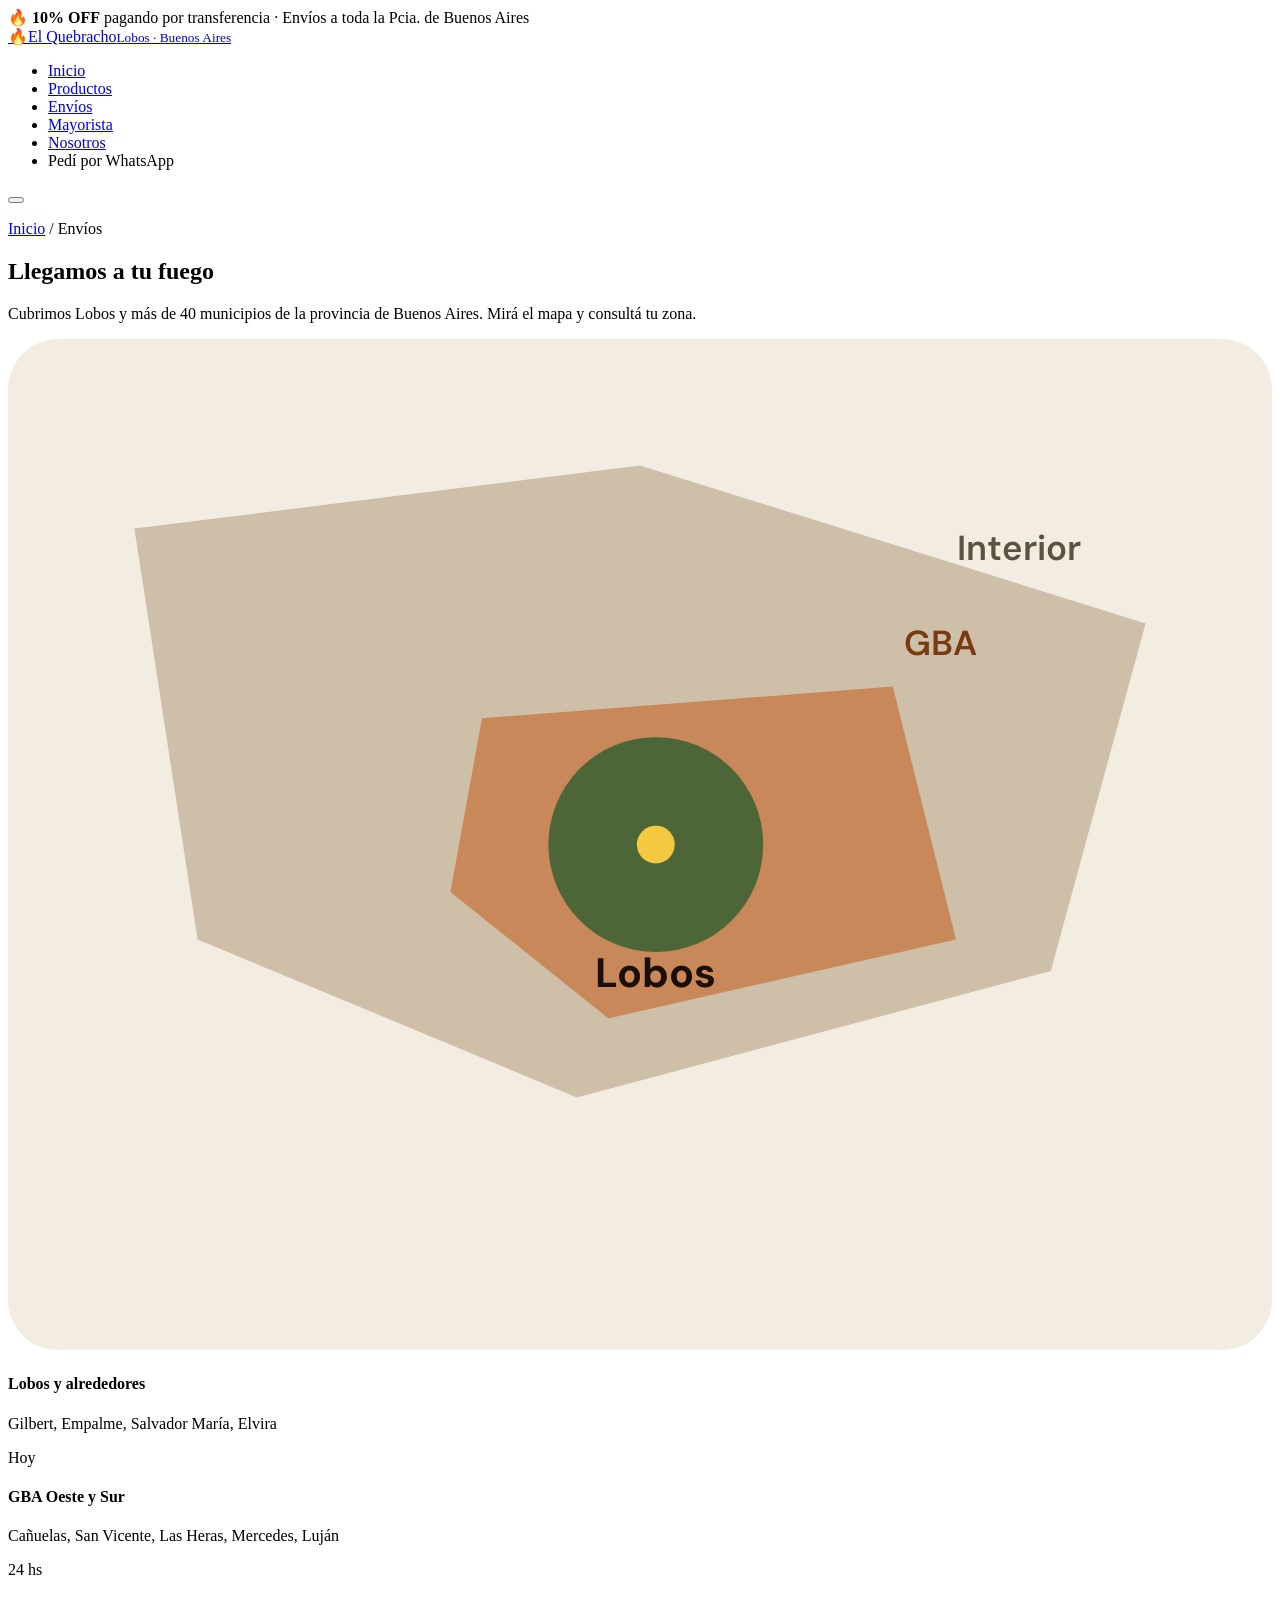
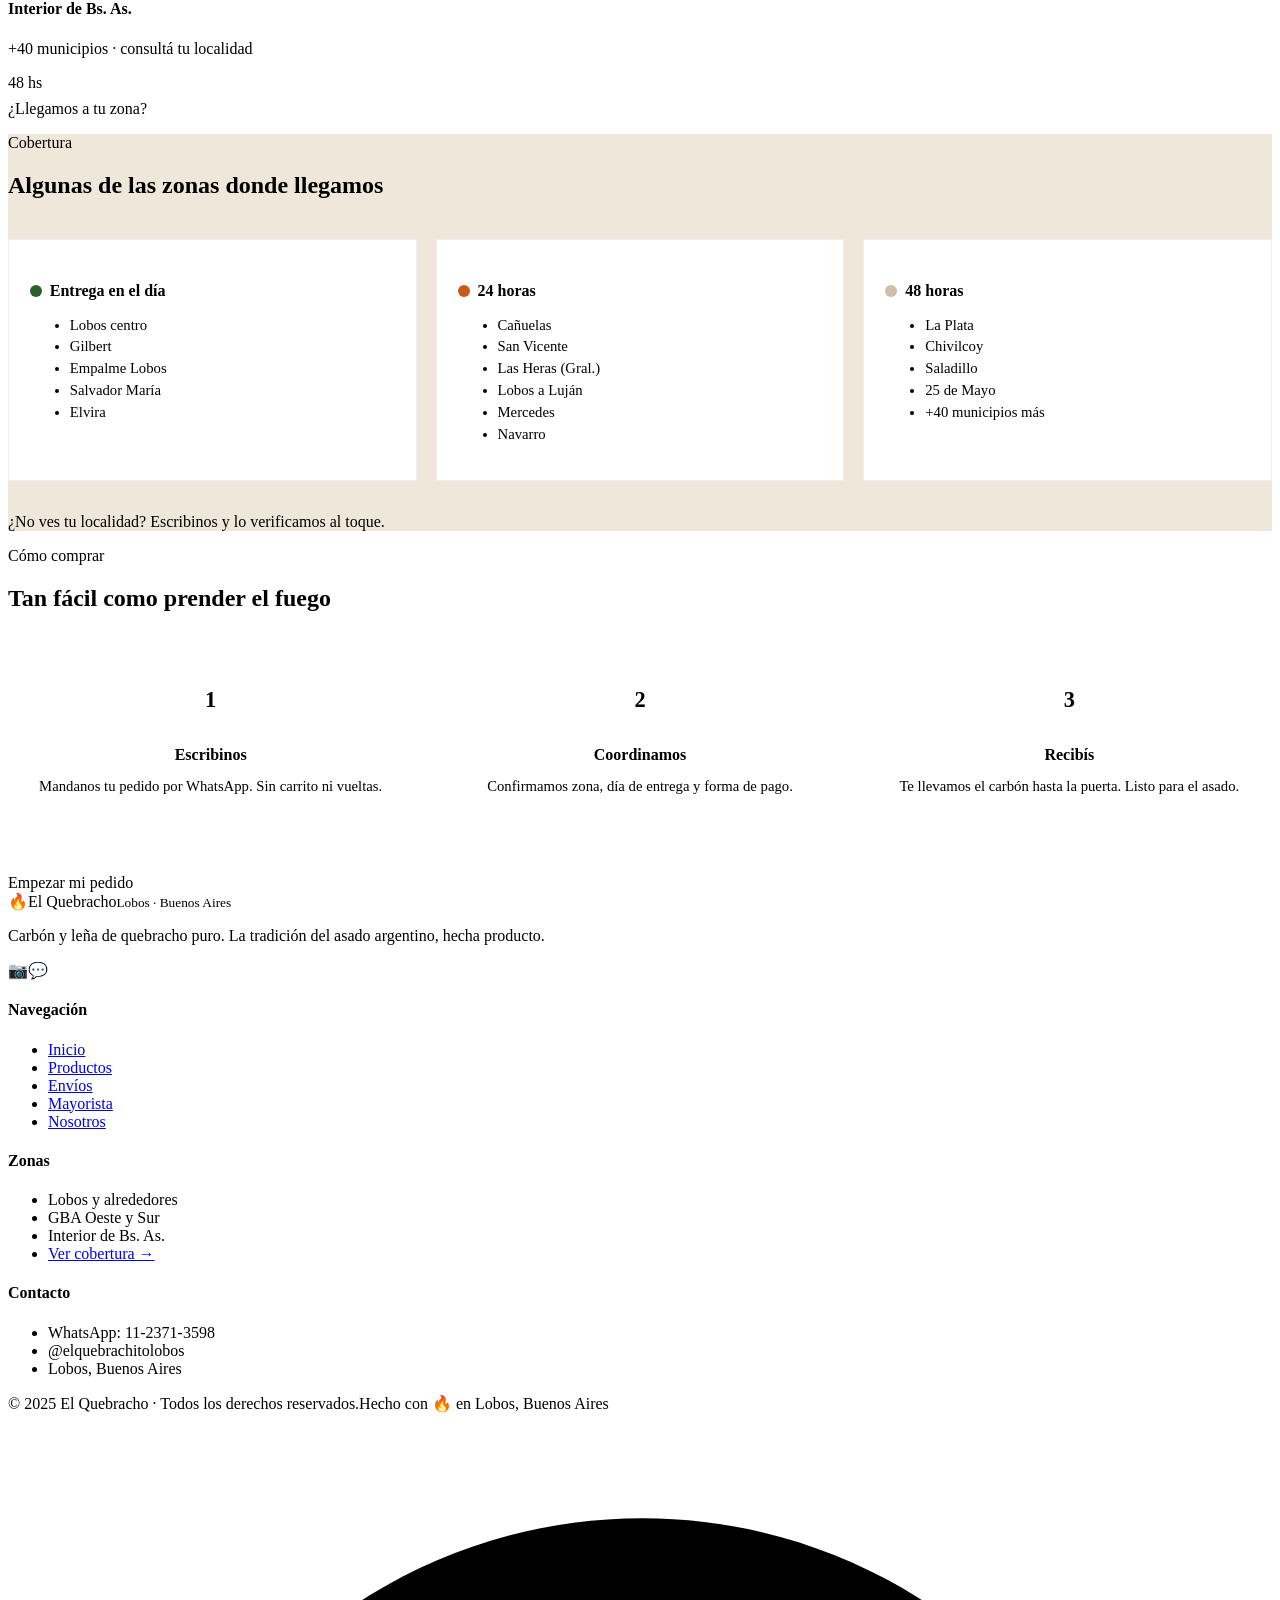
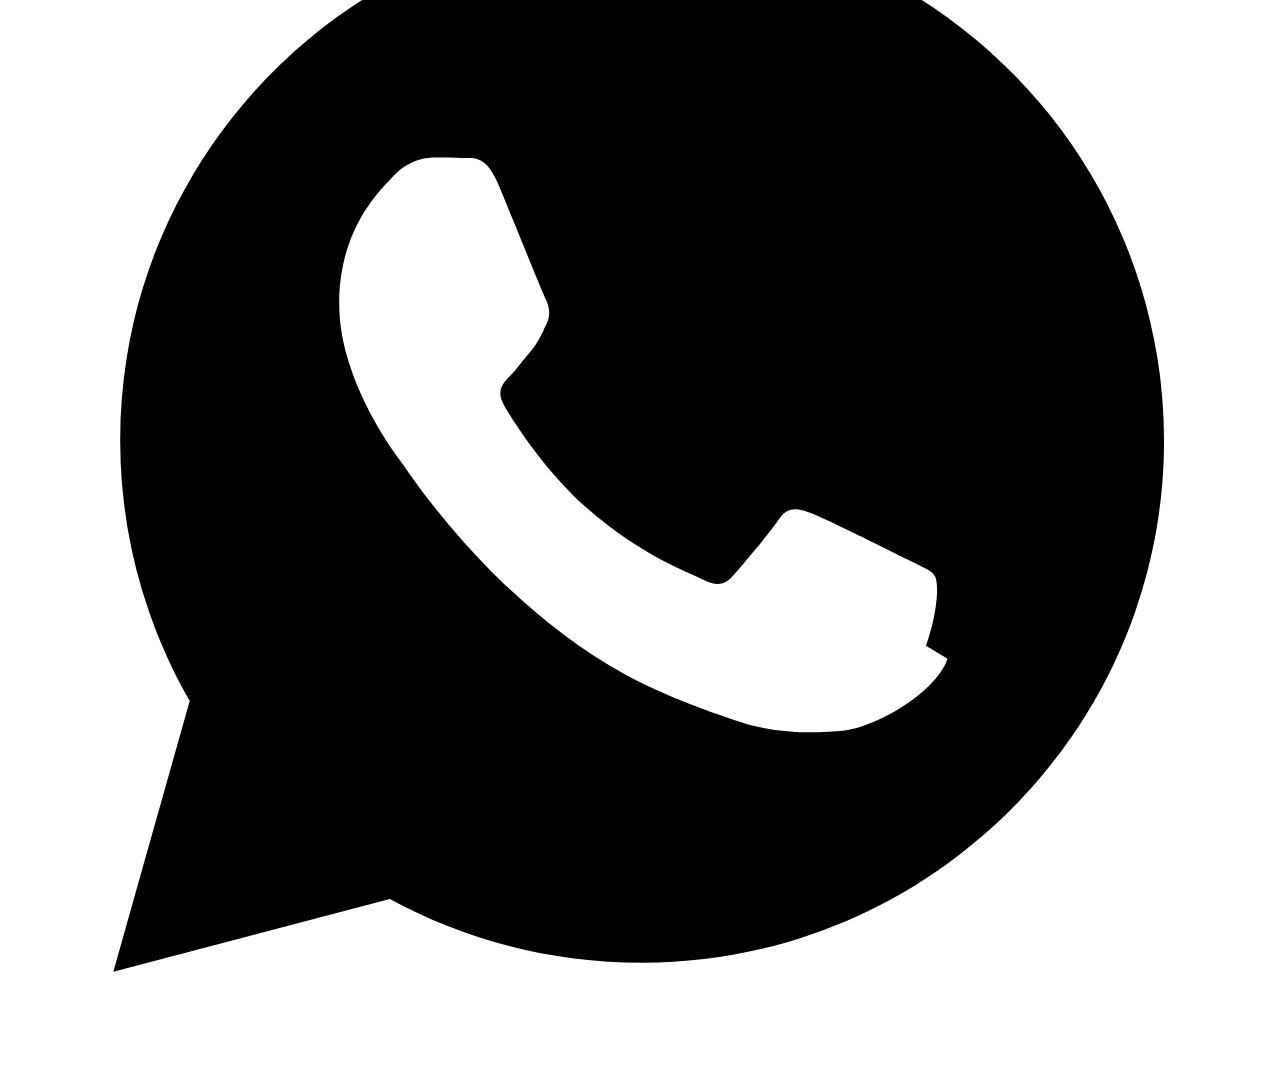
==== envios.html @ 4e51aa53 "Add files via upload" ====
<!DOCTYPE html>
<html lang="es">
<head>
  <meta charset="UTF-8" />
  <meta name="viewport" content="width=device-width, initial-scale=1.0" />
  <title>Envíos — El Quebracho · Zonas de cobertura en Buenos Aires</title>
  <meta name="description" content="Mapa interactivo de zonas de envío. Cubrimos Lobos y más de 40 municipios de la provincia de Buenos Aires. Consultá tu zona y tiempos de entrega." />
  <meta name="theme-color" content="#1a0e05" />
  <link rel="preconnect" href="https://fonts.googleapis.com" />
  <link rel="preconnect" href="https://fonts.gstatic.com" crossorigin />
  <link href="https://fonts.googleapis.com/css2?family=Playfair+Display:wght@500;600;700;800&family=DM+Sans:wght@400;500;600;700;800&display=swap" rel="stylesheet" />
  <link rel="stylesheet" href="css/main.css" />
  <style>
    .cobertura-grid { display:grid; grid-template-columns:repeat(auto-fit,minmax(240px,1fr)); gap:1.2rem; margin-top:2.5rem; }
    .muni-card { background:#fff; border:1px solid rgba(61,43,31,.08); border-radius:var(--radius-sm); padding:1.3rem; box-shadow:var(--shadow-soft); }
    .muni-card h4 { font-family:var(--font-body); font-weight:700; margin-bottom:.6rem; display:flex; align-items:center; gap:.5rem; }
    .muni-card ul { color:var(--madera); font-size:.92rem; }
    .muni-card li { padding:.15rem 0; }
    .steps { display:grid; grid-template-columns:repeat(auto-fit,minmax(220px,1fr)); gap:1.5rem; margin-top:2.5rem; }
    .step { text-align:center; padding:1.5rem; }
    .step .n { width:48px; height:48px; border-radius:50%; background:linear-gradient(135deg,var(--fuego),var(--brasa)); color:var(--carbon); font-family:var(--font-display); font-weight:700; font-size:1.4rem; display:grid; place-items:center; margin:0 auto 1rem; }
    .step h4 { font-family:var(--font-body); margin-bottom:.4rem; }
    .step p { color:var(--humo-dim); font-size:.92rem; }
  </style>
</head>
<body>

  <div class="promo-banner">🔥 <strong>10% OFF</strong> pagando por transferencia · Envíos a toda la Pcia. de Buenos Aires</div>

  <header class="navbar">
    <nav class="nav-inner container" aria-label="Principal">
      <a href="index.html" class="brand"><span class="flame">🔥</span><span>El Quebracho<small>Lobos · Buenos Aires</small></span></a>
      <ul class="nav-links">
        <li><a href="index.html">Inicio</a></li>
        <li><a href="productos.html">Productos</a></li>
        <li><a href="envios.html" class="active">Envíos</a></li>
        <li><a href="mayorista.html">Mayorista</a></li>
        <li><a href="nosotros.html">Nosotros</a></li>
        <li class="nav-cta"><a class="btn btn-fire" data-wa="Hola! Quería hacer un pedido 🔥">Pedí por WhatsApp</a></li>
      </ul>
      <button class="hamburger" aria-label="Abrir menú" aria-expanded="false"><span></span><span></span><span></span></button>
    </nav>
  </header>
  <div class="nav-backdrop"></div>

  <section class="page-header">
    <div class="container">
      <p class="breadcrumb"><a href="index.html">Inicio</a> / Envíos</p>
      <h1>Llegamos a tu fuego</h1>
      <p>Cubrimos Lobos y más de 40 municipios de la provincia de Buenos Aires. Mirá el mapa y consultá tu zona.</p>
    </div>
  </section>

  <!-- MAPA -->
  <section class="section">
    <div class="container">
      <div class="envios-layout">
        <div class="map-frame reveal">
          <svg viewBox="0 0 400 320" role="img" aria-label="Mapa de zonas de cobertura">
            <rect width="400" height="320" rx="16" fill="#f3ece1" />
            <path class="zona-region" d="M40 60 L200 40 L360 90 L330 200 L180 240 L60 190 Z" fill="#cdbfa8"><title>Interior de Buenos Aires · 48 hs</title></path>
            <path class="zona-region" d="M150 120 L280 110 L300 190 L190 215 L140 175 Z" fill="#C65B1A" opacity="0.55"><title>GBA Oeste y Sur · 24 hs</title></path>
            <circle class="zona-region" cx="205" cy="160" r="34" fill="#2E5E30" opacity="0.8"><title>Lobos y alrededores · entrega en el día</title></circle>
            <circle cx="205" cy="160" r="6" fill="#F5C842" />
            <text x="205" y="205" text-anchor="middle" font-family="DM Sans, sans-serif" font-size="13" font-weight="700" fill="#1a0e05">Lobos</text>
            <text x="295" y="100" text-anchor="middle" font-family="DM Sans, sans-serif" font-size="11" font-weight="600" fill="#7a3a12">GBA</text>
            <text x="320" y="70" text-anchor="middle" font-family="DM Sans, sans-serif" font-size="11" font-weight="600" fill="#5a5340">Interior</text>
          </svg>
        </div>
        <div class="zonas-list">
          <div class="zona-item reveal">
            <span class="dot" style="background:#2E5E30"></span>
            <div><h4>Lobos y alrededores</h4><p>Gilbert, Empalme, Salvador María, Elvira</p></div>
            <span class="tiempo">Hoy</span>
          </div>
          <div class="zona-item reveal d1">
            <span class="dot" style="background:#C65B1A"></span>
            <div><h4>GBA Oeste y Sur</h4><p>Cañuelas, San Vicente, Las Heras, Mercedes, Luján</p></div>
            <span class="tiempo">24 hs</span>
          </div>
          <div class="zona-item reveal d2">
            <span class="dot" style="background:#cdbfa8"></span>
            <div><h4>Interior de Bs. As.</h4><p>+40 municipios · consultá tu localidad</p></div>
            <span class="tiempo">48 hs</span>
          </div>
          <div class="reveal d3" style="margin-top:.5rem">
            <a class="btn btn-fire" data-wa="Hola! Quería saber si llegan a mi zona y el costo de envío 🚚">¿Llegamos a tu zona?</a>
          </div>
        </div>
      </div>
    </div>
  </section>

  <!-- LISTADO MUNICIPIOS -->
  <section class="section" style="background:#efe7da">
    <div class="container">
      <p class="eyebrow reveal">Cobertura</p>
      <h2 class="section-title reveal d1">Algunas de las zonas donde llegamos</h2>
      <div class="cobertura-grid">
        <div class="muni-card reveal">
          <h4><span class="dot" style="width:12px;height:12px;border-radius:50%;background:#2E5E30;display:inline-block"></span> Entrega en el día</h4>
          <ul><li>Lobos centro</li><li>Gilbert</li><li>Empalme Lobos</li><li>Salvador María</li><li>Elvira</li></ul>
        </div>
        <div class="muni-card reveal d1">
          <h4><span class="dot" style="width:12px;height:12px;border-radius:50%;background:#C65B1A;display:inline-block"></span> 24 horas</h4>
          <ul><li>Cañuelas</li><li>San Vicente</li><li>Las Heras (Gral.)</li><li>Lobos a Luján</li><li>Mercedes</li><li>Navarro</li></ul>
        </div>
        <div class="muni-card reveal d2">
          <h4><span class="dot" style="width:12px;height:12px;border-radius:50%;background:#cdbfa8;display:inline-block"></span> 48 horas</h4>
          <ul><li>La Plata</li><li>Chivilcoy</li><li>Saladillo</li><li>25 de Mayo</li><li>+40 municipios más</li></ul>
        </div>
      </div>
      <p class="text-center reveal" style="margin-top:2rem;color:var(--madera)">¿No ves tu localidad? Escribinos y lo verificamos al toque.</p>
    </div>
  </section>

  <!-- CÓMO COMPRAR -->
  <section class="section section-dark">
    <div class="container text-center">
      <p class="eyebrow reveal">Cómo comprar</p>
      <h2 class="section-title reveal d1">Tan fácil como prender el fuego</h2>
      <div class="steps">
        <div class="step reveal"><div class="n">1</div><h4>Escribinos</h4><p>Mandanos tu pedido por WhatsApp. Sin carrito ni vueltas.</p></div>
        <div class="step reveal d1"><div class="n">2</div><h4>Coordinamos</h4><p>Confirmamos zona, día de entrega y forma de pago.</p></div>
        <div class="step reveal d2"><div class="n">3</div><h4>Recibís</h4><p>Te llevamos el carbón hasta la puerta. Listo para el asado.</p></div>
      </div>
      <div class="reveal" style="margin-top:2.5rem">
        <a class="btn btn-wa" data-wa="Hola! Quería hacer un pedido y coordinar el envío 🚚">Empezar mi pedido</a>
      </div>
    </div>
  </section>

  <footer class="footer">
    <div class="container">
      <div class="footer-grid">
        <div>
          <div class="brand"><span class="flame">🔥</span><span style="color:var(--humo)">El Quebracho<small>Lobos · Buenos Aires</small></span></div>
          <p>Carbón y leña de quebracho puro. La tradición del asado argentino, hecha producto.</p>
          <div class="socials"><a data-ig aria-label="Instagram">📷</a><a data-wa="Hola! 🔥" aria-label="WhatsApp">💬</a></div>
        </div>
        <div><h4>Navegación</h4><ul><li><a href="index.html">Inicio</a></li><li><a href="productos.html">Productos</a></li><li><a href="envios.html">Envíos</a></li><li><a href="mayorista.html">Mayorista</a></li><li><a href="nosotros.html">Nosotros</a></li></ul></div>
        <div><h4>Zonas</h4><ul><li>Lobos y alrededores</li><li>GBA Oeste y Sur</li><li>Interior de Bs. As.</li><li><a href="envios.html">Ver cobertura →</a></li></ul></div>
        <div><h4>Contacto</h4><ul><li><a data-wa="Hola! 🔥">WhatsApp: 11-2371-3598</a></li><li><a data-ig>@elquebrachitolobos</a></li><li>Lobos, Buenos Aires</li></ul></div>
      </div>
      <div class="footer-bottom"><span>© <span data-year>2025</span> El Quebracho · Todos los derechos reservados.</span><span>Hecho con 🔥 en Lobos, Buenos Aires</span></div>
    </div>
  </footer>

  <a class="wa-float" data-wa="Hola! Quería hacer una consulta sobre envíos 🚚" aria-label="Escribinos por WhatsApp">
    <svg viewBox="0 0 24 24" aria-hidden="true"><path d="M12.04 2C6.58 2 2.13 6.45 2.13 11.91c0 1.75.46 3.45 1.32 4.95L2 22l5.25-1.38c1.45.79 3.08 1.21 4.79 1.21 5.46 0 9.91-4.45 9.91-9.91C21.95 6.45 17.5 2 12.04 2zm5.8 14.06c-.24.68-1.42 1.31-1.95 1.36-.5.05-1.13.07-1.82-.11-.42-.13-.96-.31-1.65-.61-2.9-1.25-4.8-4.17-4.94-4.36-.15-.19-1.19-1.58-1.19-3.01s.75-2.14 1.02-2.43c.27-.29.58-.36.78-.36.19 0 .39 0 .56.01.18.01.42-.07.66.5.24.58.82 2.01.89 2.16.07.14.12.31.02.5-.09.19-.14.31-.27.48-.14.16-.29.37-.41.49-.14.14-.28.29-.12.57.16.27.72 1.18 1.54 1.92 1.06.94 1.95 1.24 2.22 1.38.27.14.43.12.59-.07.16-.19.68-.79.86-1.06.18-.27.36-.22.61-.13.25.09 1.58.75 1.85.89.27.14.45.2.51.31.07.11.07.64-.17 1.32z"/></svg>
  </a>

  <script src="js/main.js"></script>
</body>
</html>
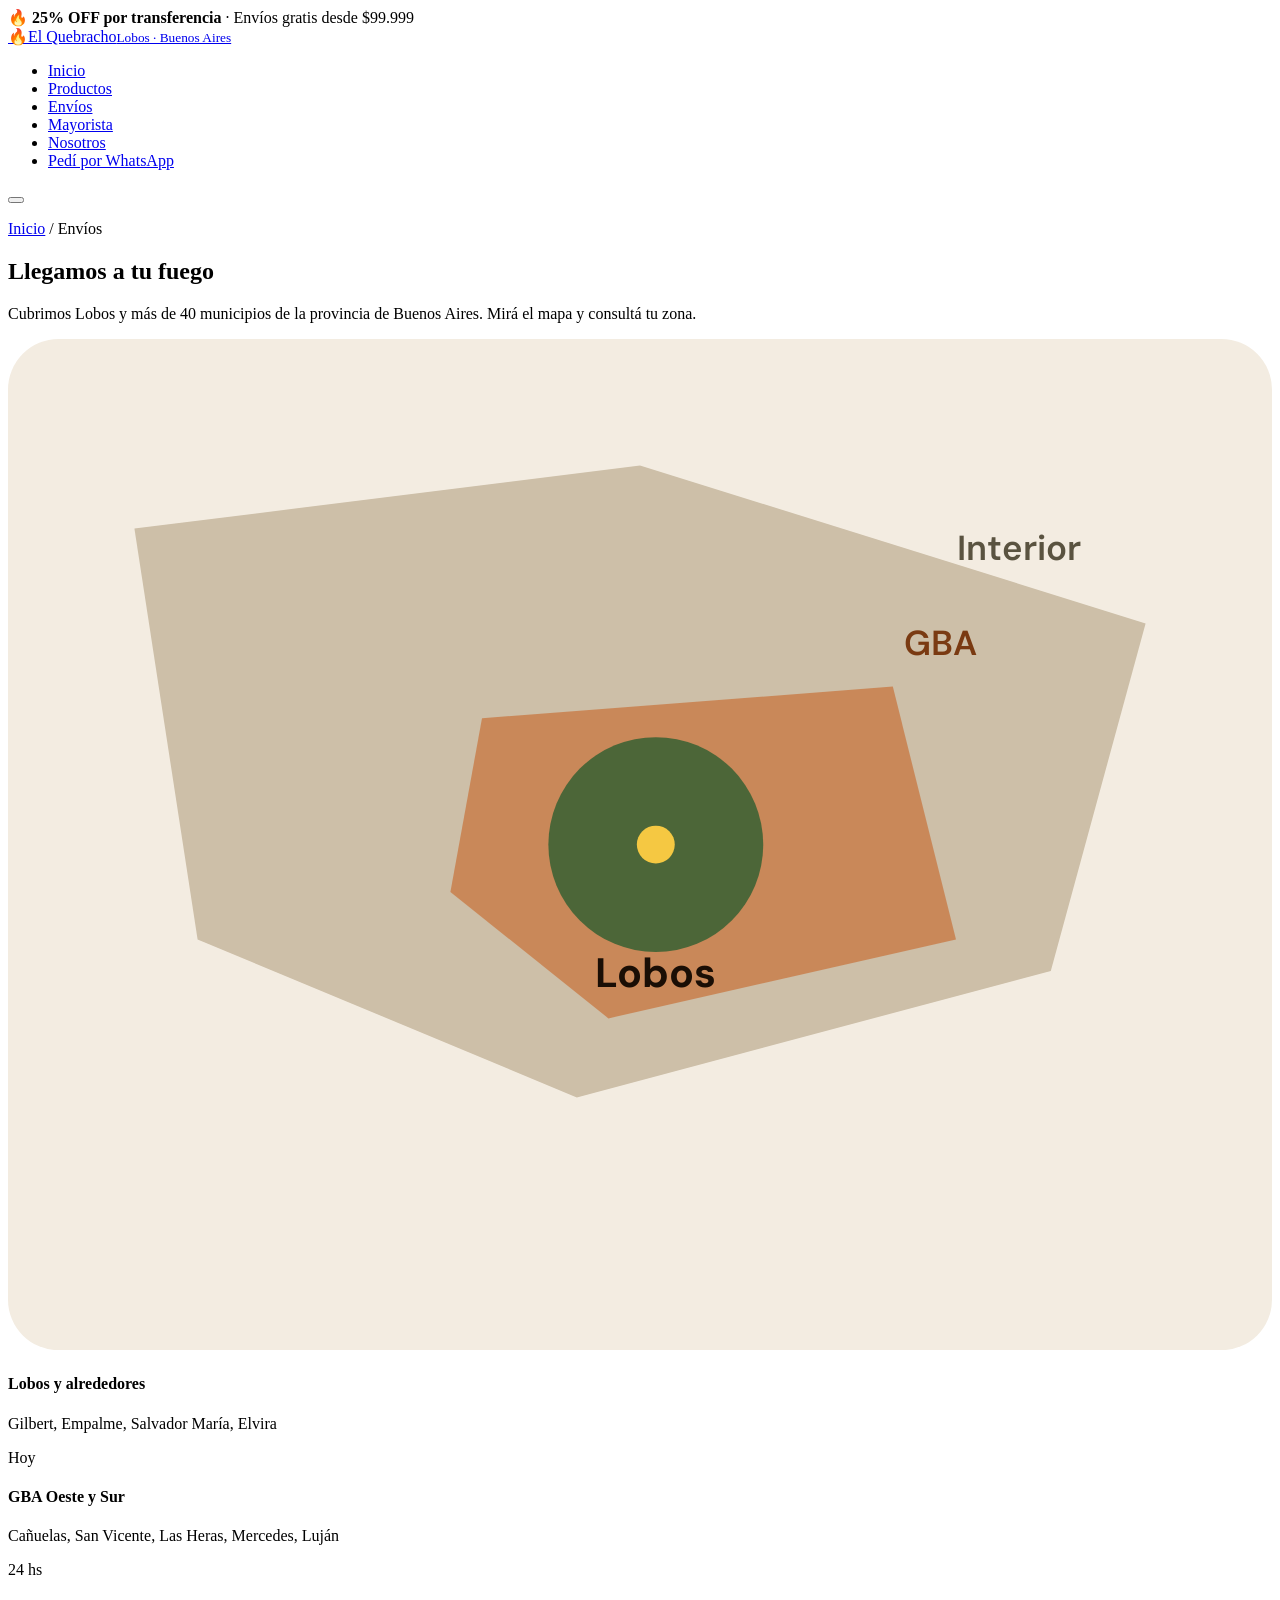
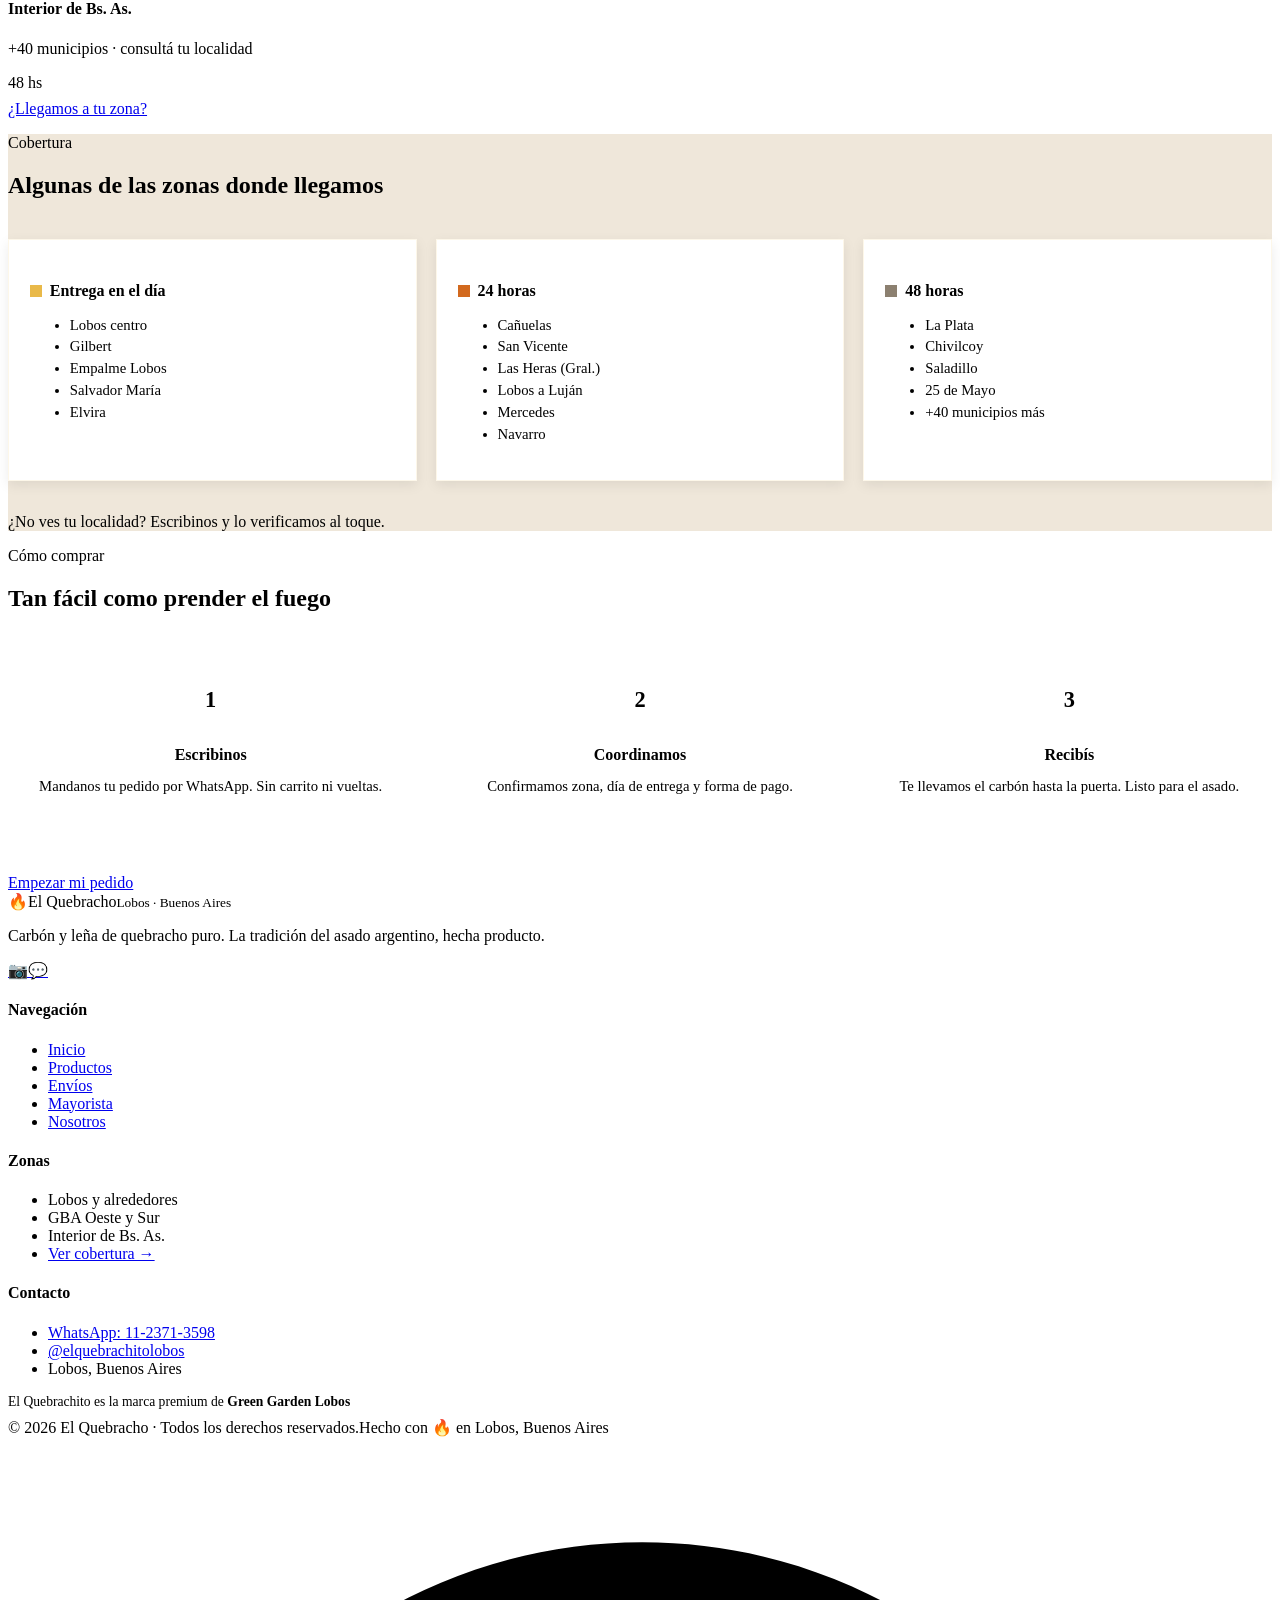
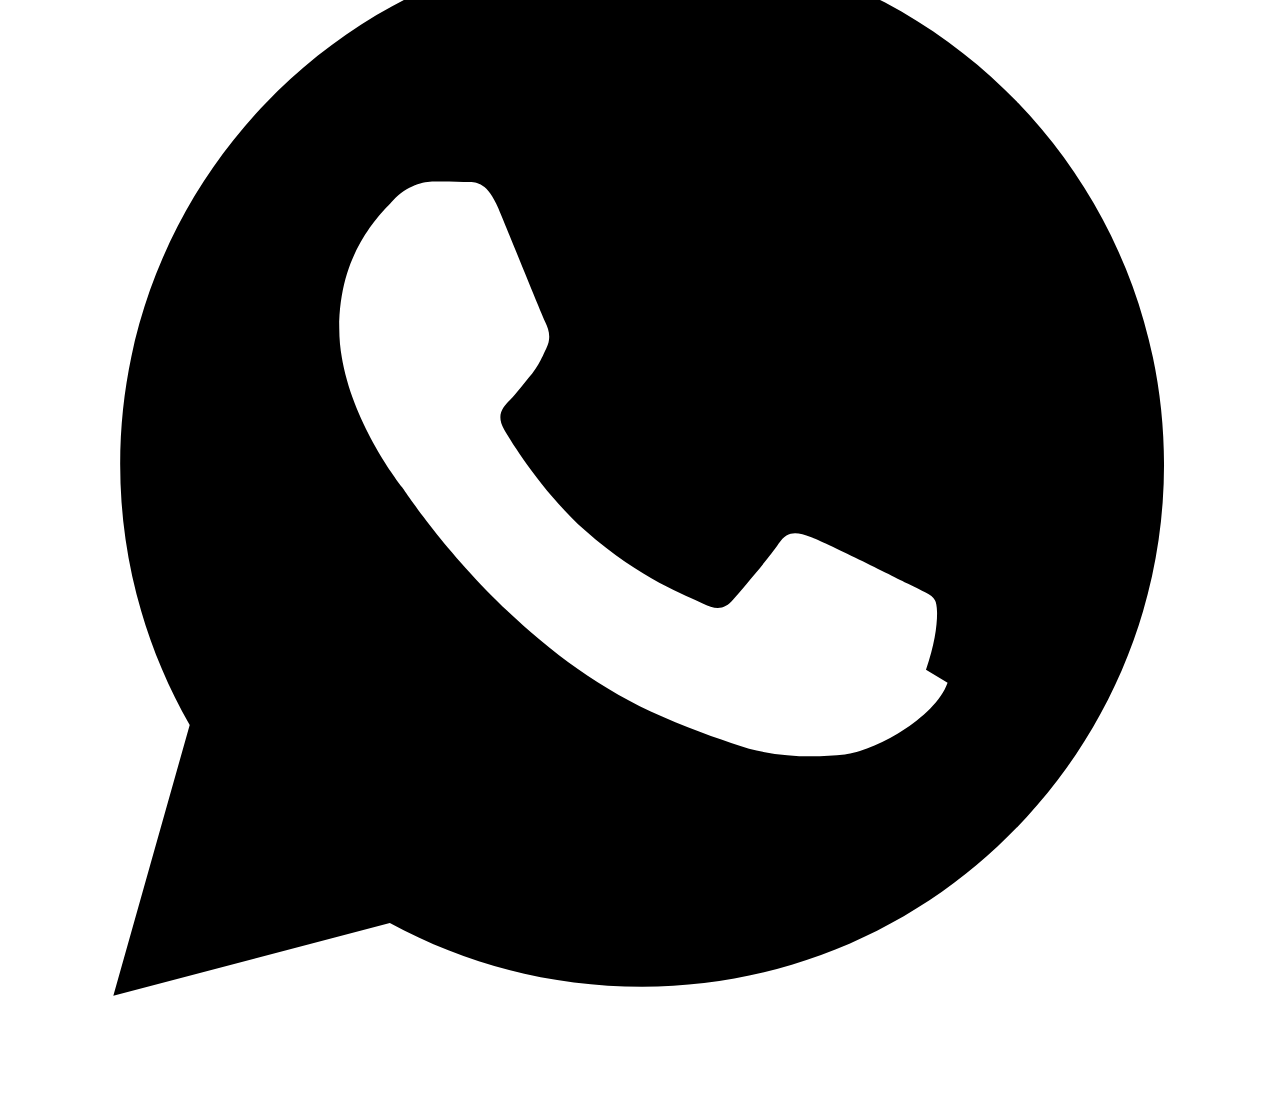
==== commit 9df1226e: "Add files via upload" ====
--- a/envios.html
+++ b/envios.html
@@ -5,27 +5,27 @@
   <meta name="viewport" content="width=device-width, initial-scale=1.0" />
   <title>Envíos — El Quebracho · Zonas de cobertura en Buenos Aires</title>
   <meta name="description" content="Mapa interactivo de zonas de envío. Cubrimos Lobos y más de 40 municipios de la provincia de Buenos Aires. Consultá tu zona y tiempos de entrega." />
-  <meta name="theme-color" content="#1a0e05" />
+  <meta name="theme-color" content="#0B0705" />
   <link rel="preconnect" href="https://fonts.googleapis.com" />
   <link rel="preconnect" href="https://fonts.gstatic.com" crossorigin />
-  <link href="https://fonts.googleapis.com/css2?family=Playfair+Display:wght@500;600;700;800&family=DM+Sans:wght@400;500;600;700;800&display=swap" rel="stylesheet" />
+  <link href="https://fonts.googleapis.com/css2?family=Oswald:wght@400;500;600;700&family=DM+Sans:wght@400;500;600;700;800&display=swap" rel="stylesheet" />
   <link rel="stylesheet" href="css/main.css" />
   <style>
     .cobertura-grid { display:grid; grid-template-columns:repeat(auto-fit,minmax(240px,1fr)); gap:1.2rem; margin-top:2.5rem; }
-    .muni-card { background:#fff; border:1px solid rgba(61,43,31,.08); border-radius:var(--radius-sm); padding:1.3rem; box-shadow:var(--shadow-soft); }
-    .muni-card h4 { font-family:var(--font-body); font-weight:700; margin-bottom:.6rem; display:flex; align-items:center; gap:.5rem; }
-    .muni-card ul { color:var(--madera); font-size:.92rem; }
+    .muni-card { background:#fff; border:1px solid rgba(233,185,73,.12); border-radius:0; padding:1.3rem; box-shadow:0 4px 12px rgba(0,0,0,.08); }
+    .muni-card h4 { font-family:var(--font-body); font-weight:600; margin-bottom:.6rem; display:flex; align-items:center; gap:.5rem; color:var(--negro); }
+    .muni-card ul { color:var(--gris); font-size:.92rem; }
     .muni-card li { padding:.15rem 0; }
     .steps { display:grid; grid-template-columns:repeat(auto-fit,minmax(220px,1fr)); gap:1.5rem; margin-top:2.5rem; }
     .step { text-align:center; padding:1.5rem; }
-    .step .n { width:48px; height:48px; border-radius:50%; background:linear-gradient(135deg,var(--fuego),var(--brasa)); color:var(--carbon); font-family:var(--font-display); font-weight:700; font-size:1.4rem; display:grid; place-items:center; margin:0 auto 1rem; }
-    .step h4 { font-family:var(--font-body); margin-bottom:.4rem; }
-    .step p { color:var(--humo-dim); font-size:.92rem; }
+    .step .n { width:48px; height:48px; border-radius:0; background:var(--oro); color:var(--negro); font-family:var(--font-display); font-weight:700; font-size:1.4rem; display:grid; place-items:center; margin:0 auto 1rem; }
+    .step h4 { font-family:var(--font-body); margin-bottom:.4rem; font-weight:600; }
+    .step p { color:var(--gris); font-size:.92rem; }
   </style>
 </head>
 <body>
 
-  <div class="promo-banner">🔥 <strong>10% OFF</strong> pagando por transferencia · Envíos a toda la Pcia. de Buenos Aires</div>
+  <div class="promo-banner">🔥 <strong>25% OFF por transferencia</strong> · Envíos gratis desde $99.999</div>
 
   <header class="navbar">
     <nav class="nav-inner container" aria-label="Principal">
@@ -69,17 +69,17 @@
         </div>
         <div class="zonas-list">
           <div class="zona-item reveal">
-            <span class="dot" style="background:#2E5E30"></span>
+            <span class="dot" style="background:#E9B949"></span>
             <div><h4>Lobos y alrededores</h4><p>Gilbert, Empalme, Salvador María, Elvira</p></div>
             <span class="tiempo">Hoy</span>
           </div>
           <div class="zona-item reveal d1">
-            <span class="dot" style="background:#C65B1A"></span>
+            <span class="dot" style="background:#D2691E"></span>
             <div><h4>GBA Oeste y Sur</h4><p>Cañuelas, San Vicente, Las Heras, Mercedes, Luján</p></div>
             <span class="tiempo">24 hs</span>
           </div>
           <div class="zona-item reveal d2">
-            <span class="dot" style="background:#cdbfa8"></span>
+            <span class="dot" style="background:#8C8070"></span>
             <div><h4>Interior de Bs. As.</h4><p>+40 municipios · consultá tu localidad</p></div>
             <span class="tiempo">48 hs</span>
           </div>
@@ -98,15 +98,15 @@
       <h2 class="section-title reveal d1">Algunas de las zonas donde llegamos</h2>
       <div class="cobertura-grid">
         <div class="muni-card reveal">
-          <h4><span class="dot" style="width:12px;height:12px;border-radius:50%;background:#2E5E30;display:inline-block"></span> Entrega en el día</h4>
+          <h4><span class="dot" style="width:12px;height:12px;border-radius:0;background:#E9B949;display:inline-block"></span> Entrega en el día</h4>
           <ul><li>Lobos centro</li><li>Gilbert</li><li>Empalme Lobos</li><li>Salvador María</li><li>Elvira</li></ul>
         </div>
         <div class="muni-card reveal d1">
-          <h4><span class="dot" style="width:12px;height:12px;border-radius:50%;background:#C65B1A;display:inline-block"></span> 24 horas</h4>
+          <h4><span class="dot" style="width:12px;height:12px;border-radius:0;background:#D2691E;display:inline-block"></span> 24 horas</h4>
           <ul><li>Cañuelas</li><li>San Vicente</li><li>Las Heras (Gral.)</li><li>Lobos a Luján</li><li>Mercedes</li><li>Navarro</li></ul>
         </div>
         <div class="muni-card reveal d2">
-          <h4><span class="dot" style="width:12px;height:12px;border-radius:50%;background:#cdbfa8;display:inline-block"></span> 48 horas</h4>
+          <h4><span class="dot" style="width:12px;height:12px;border-radius:0;background:#8C8070;display:inline-block"></span> 48 horas</h4>
           <ul><li>La Plata</li><li>Chivilcoy</li><li>Saladillo</li><li>25 de Mayo</li><li>+40 municipios más</li></ul>
         </div>
       </div>
@@ -142,7 +142,7 @@
         <div><h4>Zonas</h4><ul><li>Lobos y alrededores</li><li>GBA Oeste y Sur</li><li>Interior de Bs. As.</li><li><a href="envios.html">Ver cobertura →</a></li></ul></div>
         <div><h4>Contacto</h4><ul><li><a data-wa="Hola! 🔥">WhatsApp: 11-2371-3598</a></li><li><a data-ig>@elquebrachitolobos</a></li><li>Lobos, Buenos Aires</li></ul></div>
       </div>
-      <div class="footer-bottom"><span>© <span data-year>2025</span> El Quebracho · Todos los derechos reservados.</span><span>Hecho con 🔥 en Lobos, Buenos Aires</span></div>
+      <div class="footer-bottom"><p style="font-size:.85rem;color:var(--gris);margin-bottom:.5rem">El Quebrachito es la marca premium de <strong>Green Garden Lobos</strong></p><span>© <span data-year>2025</span> El Quebracho · Todos los derechos reservados.</span><span>Hecho con 🔥 en Lobos, Buenos Aires</span></div>
     </div>
   </footer>
 
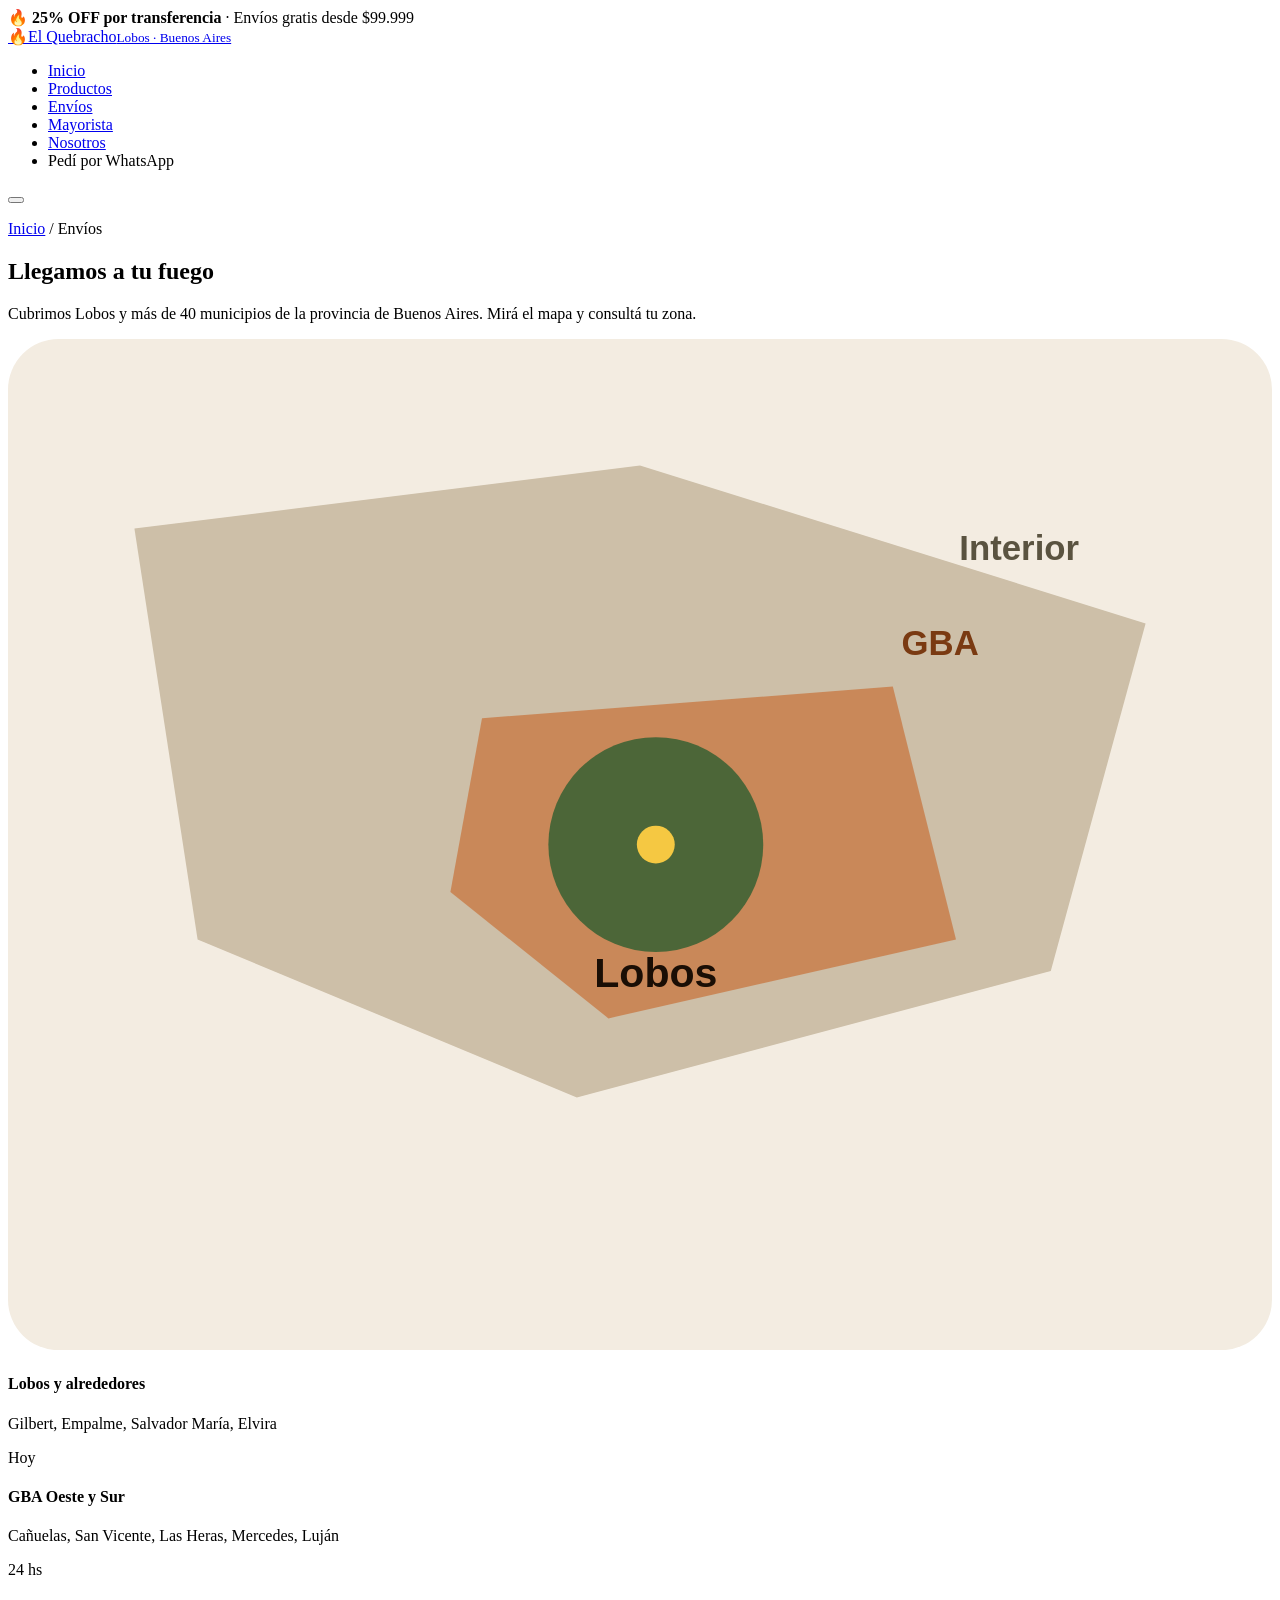
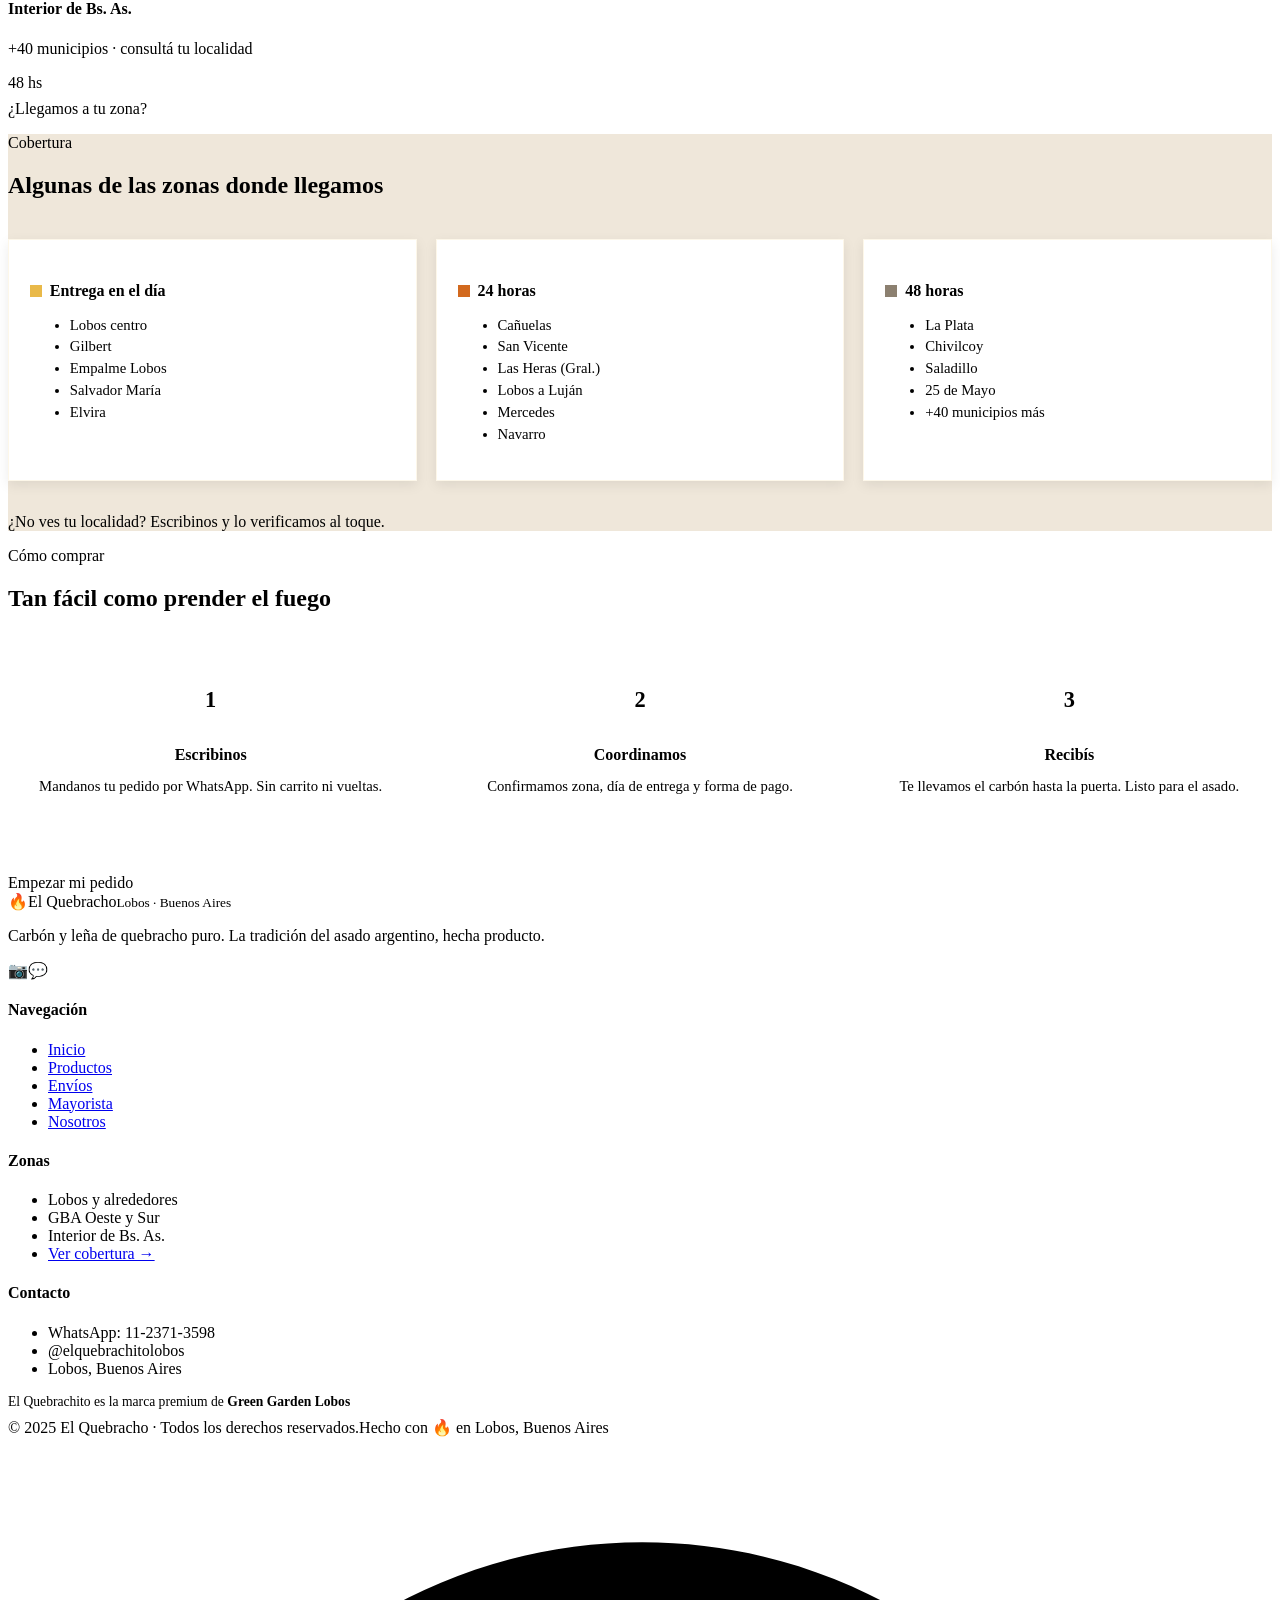
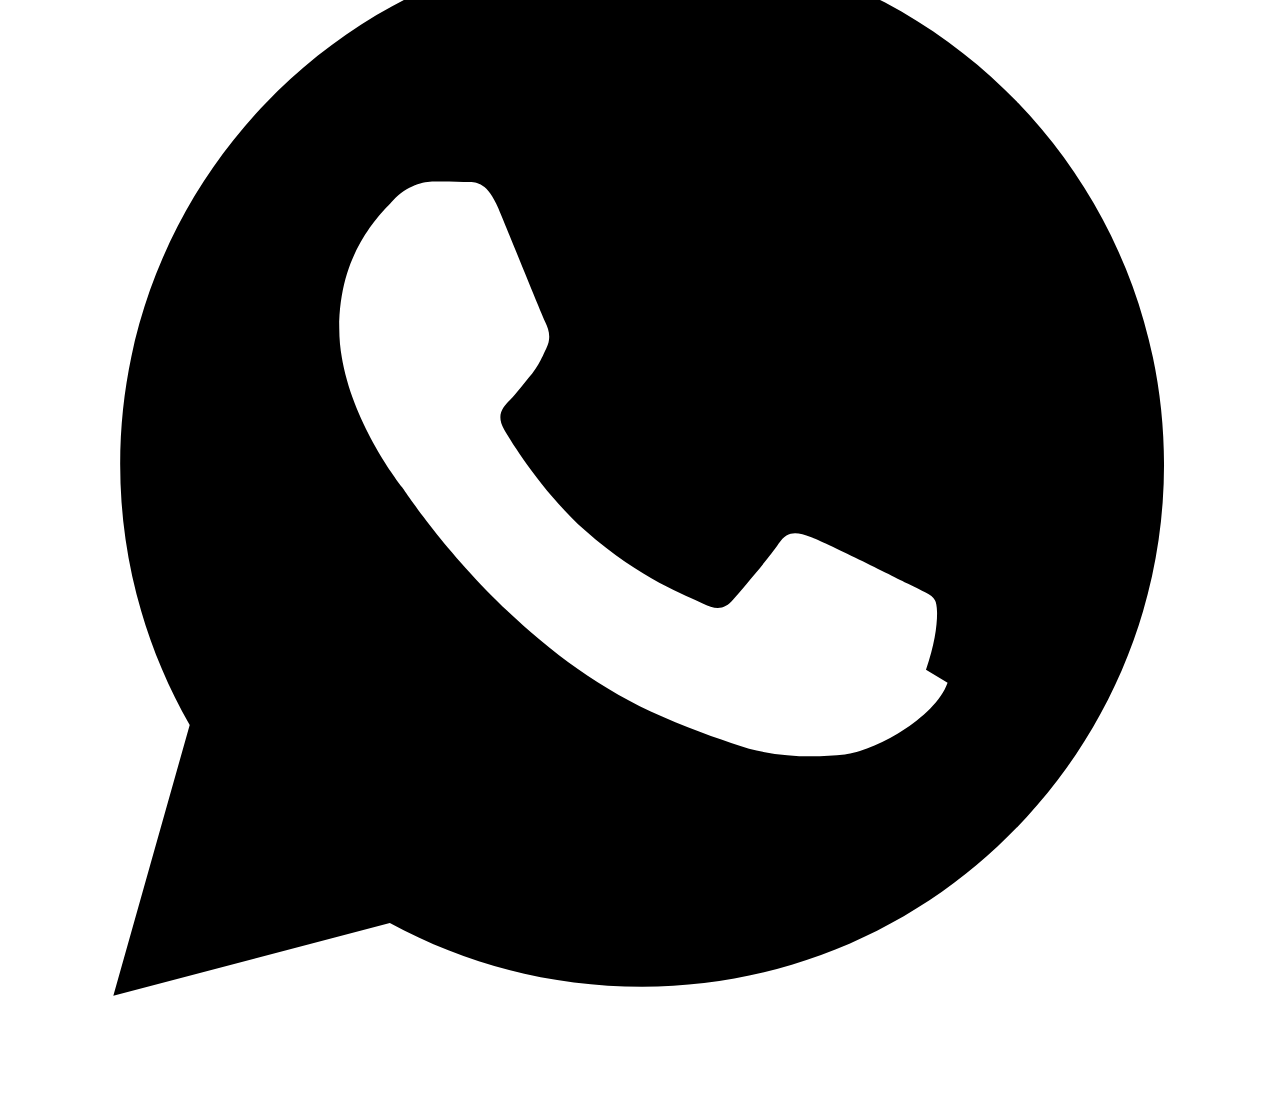
==== commit 58d5623f: "Add files via upload" ====
--- a/envios.html
+++ b/envios.html
@@ -8,7 +8,7 @@
   <meta name="theme-color" content="#0B0705" />
   <link rel="preconnect" href="https://fonts.googleapis.com" />
   <link rel="preconnect" href="https://fonts.gstatic.com" crossorigin />
-  <link href="https://fonts.googleapis.com/css2?family=Oswald:wght@400;500;600;700&family=DM+Sans:wght@400;500;600;700;800&display=swap" rel="stylesheet" />
+  <link href="https://fonts.googleapis.com/css2?family=Fraunces:wght@400;500;600;700;800&family=Outfit:wght@400;500;600;700;800&display=swap" rel="stylesheet" />
   <link rel="stylesheet" href="css/main.css" />
   <style>
     .cobertura-grid { display:grid; grid-template-columns:repeat(auto-fit,minmax(240px,1fr)); gap:1.2rem; margin-top:2.5rem; }
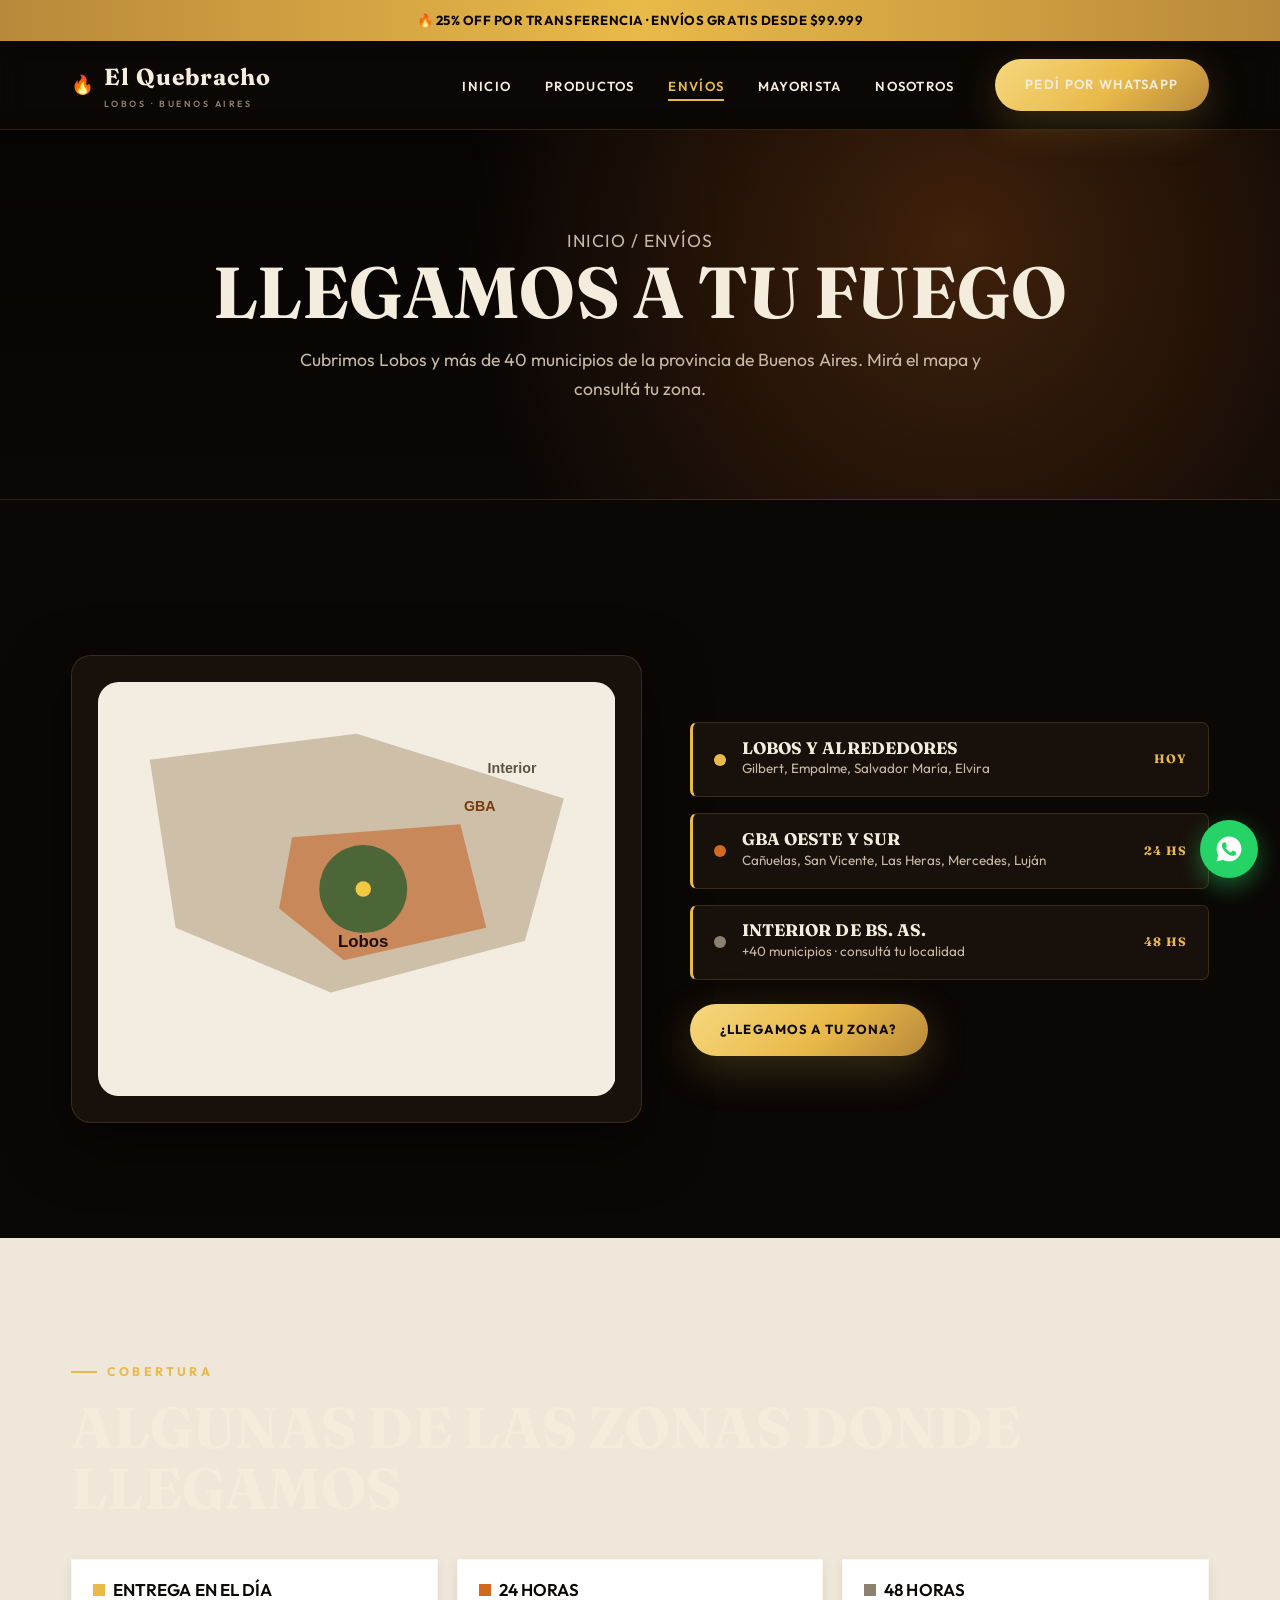
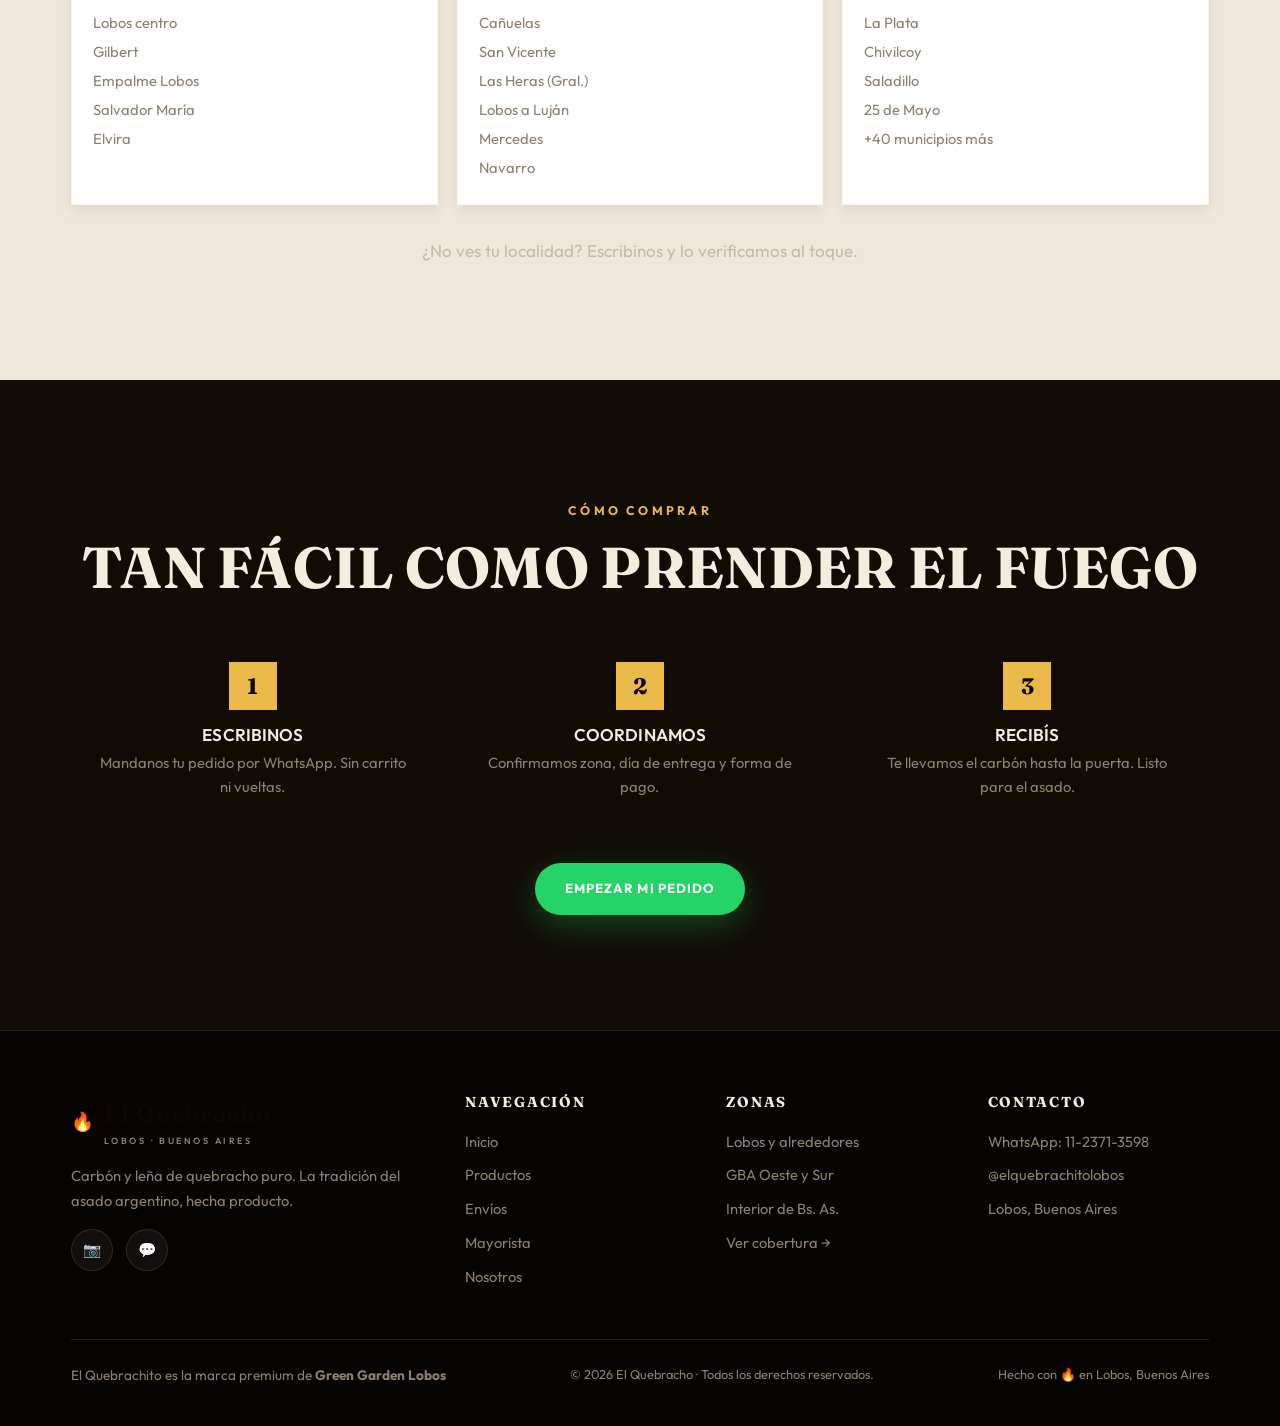
==== commit 3fb4dcf2: "Add files via upload" ====
--- a/envios.html
+++ b/envios.html
@@ -9,7 +9,7 @@
   <link rel="preconnect" href="https://fonts.googleapis.com" />
   <link rel="preconnect" href="https://fonts.gstatic.com" crossorigin />
   <link href="https://fonts.googleapis.com/css2?family=Fraunces:wght@400;500;600;700;800&family=Outfit:wght@400;500;600;700;800&display=swap" rel="stylesheet" />
-  <link rel="stylesheet" href="css/main.css" />
+  <link rel="stylesheet" href="main.css" />
   <style>
     .cobertura-grid { display:grid; grid-template-columns:repeat(auto-fit,minmax(240px,1fr)); gap:1.2rem; margin-top:2.5rem; }
     .muni-card { background:#fff; border:1px solid rgba(233,185,73,.12); border-radius:0; padding:1.3rem; box-shadow:0 4px 12px rgba(0,0,0,.08); }
@@ -150,6 +150,7 @@
     <svg viewBox="0 0 24 24" aria-hidden="true"><path d="M12.04 2C6.58 2 2.13 6.45 2.13 11.91c0 1.75.46 3.45 1.32 4.95L2 22l5.25-1.38c1.45.79 3.08 1.21 4.79 1.21 5.46 0 9.91-4.45 9.91-9.91C21.95 6.45 17.5 2 12.04 2zm5.8 14.06c-.24.68-1.42 1.31-1.95 1.36-.5.05-1.13.07-1.82-.11-.42-.13-.96-.31-1.65-.61-2.9-1.25-4.8-4.17-4.94-4.36-.15-.19-1.19-1.58-1.19-3.01s.75-2.14 1.02-2.43c.27-.29.58-.36.78-.36.19 0 .39 0 .56.01.18.01.42-.07.66.5.24.58.82 2.01.89 2.16.07.14.12.31.02.5-.09.19-.14.31-.27.48-.14.16-.29.37-.41.49-.14.14-.28.29-.12.57.16.27.72 1.18 1.54 1.92 1.06.94 1.95 1.24 2.22 1.38.27.14.43.12.59-.07.16-.19.68-.79.86-1.06.18-.27.36-.22.61-.13.25.09 1.58.75 1.85.89.27.14.45.2.51.31.07.11.07.64-.17 1.32z"/></svg>
   </a>
 
-  <script src="js/main.js"></script>
+  <script src="main.js"></script>
+  <script src="content-loader.js"></script>
 </body>
 </html>
--- a/main.css
+++ b/main.css
@@ -0,0 +1,753 @@
+/* ==========================================================================
+   EL QUEBRACHITO — Design System  ·  Negro & Oro · Premium Asador
+   Marca de carbón de Green Garden Lobos · Quebracho del norte
+   ========================================================================== */
+
+/* ----------  1. TOKENS / VARIABLES  ---------- */
+:root {
+  /* Paleta premium · negro + oro */
+  --negro:      #0B0705;   /* fondo principal, casi negro cálido */
+  --negro-2:    #110B06;   /* secciones alternas */
+  --carbon:     #18100A;   /* cards / superficies */
+  --carbon-2:   #20150C;   /* hover de cards */
+  --oro:        #E9B949;   /* oro premium · acento principal */
+  --oro-claro:  #F6D87F;   /* oro claro · highlights */
+  --oro-prof:   #B8893A;   /* oro profundo · bordes */
+  --brasa:      #D2691E;   /* brasa / ember */
+  --brasa-osc:  #9E4513;
+  --crema:      #F4ECDD;   /* texto claro principal */
+  --crema-dim:  #C7B9A4;   /* texto secundario */
+  --gris:       #8C8070;   /* texto muted */
+  --verde:      #3C7A3E;   /* zona disponible (envíos) */
+  --linea:      rgba(233,185,73,.16);  /* bordes oro tenues */
+  --linea-soft: rgba(244,236,221,.08);
+
+  /* Compatibilidad con clases viejas */
+  --fuego: var(--oro);
+  --madera: var(--crema-dim);
+  --humo: var(--negro);
+  --txt-on-dark: var(--crema);
+  --humo-dim: var(--crema-dim);
+  --txt-muted: var(--gris);
+  --carbon-soft: var(--carbon);
+  --campo: var(--verde);
+
+  /* Tipografía */
+  --font-display: 'Fraunces', serif;
+  --font-body: 'Outfit', -apple-system, BlinkMacSystemFont, 'Segoe UI', sans-serif;
+
+  /* Espaciado / radios */
+  --radius:    12px;
+  --radius-sm: 7px;
+  --radius-lg: 20px;
+  --maxw: 1240px;
+  --gutter: clamp(1.25rem, 4vw, 3.5rem);
+
+  /* Sombras */
+  --shadow-soft: 0 10px 40px rgba(0,0,0,.45);
+  --shadow-card: 0 20px 60px rgba(0,0,0,.6);
+  --shadow-gold: 0 12px 44px rgba(233,185,73,.22);
+
+  --ease: cubic-bezier(.2,.7,.2,1);
+}
+
+/* ----------  2. RESET  ---------- */
+*, *::before, *::after { box-sizing: border-box; }
+* { margin: 0; padding: 0; }
+html { scroll-behavior: smooth; -webkit-text-size-adjust: 100%; }
+body {
+  font-family: var(--font-body);
+  background: var(--negro);
+  color: var(--crema);
+  line-height: 1.65;
+  font-size: 17px;
+  overflow-x: hidden;
+  -webkit-font-smoothing: antialiased;
+}
+img { max-width: 100%; display: block; }
+a { color: inherit; text-decoration: none; }
+button { font-family: inherit; cursor: pointer; border: none; background: none; }
+ul { list-style: none; }
+
+h1, h2, h3, h4 {
+  font-family: var(--font-display);
+  font-weight: 700;
+  line-height: 1.05;
+  text-transform: uppercase;
+  letter-spacing: .005em;
+}
+
+::selection { background: var(--oro); color: var(--negro); }
+
+/* ----------  3. UTILIDADES  ---------- */
+.container {
+  width: 100%;
+  max-width: var(--maxw);
+  margin-inline: auto;
+  padding-inline: var(--gutter);
+}
+.section { padding-block: clamp(4rem, 9vw, 8rem); position: relative; }
+.section-alt { background: var(--negro-2); }
+.eyebrow {
+  font-family: var(--font-body);
+  font-size: .78rem;
+  font-weight: 700;
+  letter-spacing: .26em;
+  text-transform: uppercase;
+  color: var(--oro);
+  margin-bottom: 1rem;
+  display: inline-flex;
+  align-items: center;
+  gap: .6rem;
+}
+.eyebrow::before {
+  content: '';
+  width: 26px; height: 1.5px;
+  background: var(--oro);
+  display: inline-block;
+}
+.text-center { text-align: center; }
+.text-center .eyebrow::before { display: none; }
+.mx-auto { margin-inline: auto; }
+.section-title {
+  font-size: clamp(2.1rem, 5.2vw, 3.6rem);
+  margin-bottom: 1.1rem;
+  color: var(--crema);
+}
+.section-title .oro { color: var(--oro); }
+.section-lead {
+  max-width: 62ch;
+  color: var(--crema-dim);
+  font-size: 1.08rem;
+}
+
+/* Botones */
+.btn {
+  display: inline-flex;
+  align-items: center;
+  justify-content: center;
+  gap: .55rem;
+  padding: .95rem 1.9rem;
+  border-radius: 999px;
+  font-weight: 700;
+  font-size: .82rem;
+  letter-spacing: .08em;
+  text-transform: uppercase;
+  font-family: var(--font-body);
+  transition: transform .25s var(--ease), box-shadow .25s var(--ease), background .25s var(--ease), color .25s;
+  white-space: nowrap;
+}
+.btn:hover { transform: translateY(-2px); }
+.btn-fire, .btn-gold {
+  background: linear-gradient(135deg, var(--oro-claro), var(--oro) 55%, var(--oro-prof));
+  color: var(--negro);
+  box-shadow: var(--shadow-gold);
+}
+.btn-fire:hover, .btn-gold:hover { box-shadow: 0 16px 52px rgba(233,185,73,.4); }
+.btn-outline {
+  border: 1.5px solid var(--oro);
+  color: var(--oro);
+}
+.btn-outline:hover { background: var(--oro); color: var(--negro); }
+.btn-outline.on-dark { color: var(--oro); border-color: var(--oro); }
+.btn-ghost-light {
+  background: rgba(244,236,221,.06);
+  color: var(--crema);
+  border: 1px solid rgba(244,236,221,.18);
+  backdrop-filter: blur(4px);
+}
+.btn-ghost-light:hover { background: rgba(244,236,221,.14); }
+.btn-wa { background: #25D366; color: #fff; box-shadow: 0 10px 34px rgba(37,211,102,.3); }
+.btn-wa:hover { background: #1ebe5a; }
+
+/* ----------  4. BANNER PROMO  ---------- */
+.promo-banner {
+  background: linear-gradient(90deg, var(--oro-prof), var(--oro) 50%, var(--oro-prof));
+  color: var(--negro);
+  text-align: center;
+  font-size: .82rem;
+  font-weight: 700;
+  letter-spacing: .04em;
+  text-transform: uppercase;
+  padding: .6rem 1rem;
+  position: relative;
+  z-index: 60;
+}
+.promo-banner strong { font-weight: 800; }
+
+/* ----------  5. NAVBAR  ---------- */
+.navbar {
+  position: sticky;
+  top: 0;
+  z-index: 50;
+  background: rgba(11,7,5,.86);
+  backdrop-filter: blur(14px);
+  border-bottom: 1px solid var(--linea);
+  transition: box-shadow .3s var(--ease);
+}
+.nav-inner {
+  display: flex;
+  align-items: center;
+  justify-content: space-between;
+  padding-block: 1.1rem;
+}
+.brand {
+  font-family: var(--font-display);
+  font-weight: 700;
+  font-size: 1.45rem;
+  letter-spacing: .04em;
+  color: var(--crema);
+  display: flex;
+  align-items: center;
+  gap: .55rem;
+}
+.brand .flame { color: var(--oro); font-size: 1.15rem; }
+.brand small {
+  display: block;
+  font-family: var(--font-body);
+  font-size: .56rem;
+  letter-spacing: .28em;
+  color: var(--gris);
+  text-transform: uppercase;
+  font-weight: 600;
+}
+.nav-links { display: flex; align-items: center; gap: 2.1rem; }
+.nav-links a {
+  color: var(--crema);
+  font-size: .82rem;
+  font-weight: 600;
+  letter-spacing: .1em;
+  text-transform: uppercase;
+  font-family: var(--font-body);
+  position: relative;
+  transition: color .2s;
+}
+.nav-links a::after {
+  content: '';
+  position: absolute; left: 0; bottom: -7px;
+  width: 0; height: 2px;
+  background: var(--oro);
+  transition: width .25s var(--ease);
+}
+.nav-links a:hover, .nav-links a.active { color: var(--oro); }
+.nav-links a:hover::after, .nav-links a.active::after { width: 100%; }
+.nav-cta { margin-left: .4rem; }
+.nav-cta a::after { display: none; }
+
+.hamburger {
+  display: none;
+  width: 44px; height: 44px;
+  flex-direction: column;
+  justify-content: center; align-items: center;
+  gap: 5px;
+}
+.hamburger span {
+  width: 26px; height: 2.5px;
+  background: var(--crema);
+  border-radius: 2px;
+  transition: transform .3s var(--ease), opacity .2s;
+}
+.hamburger.open span:nth-child(1) { transform: translateY(7.5px) rotate(45deg); }
+.hamburger.open span:nth-child(2) { opacity: 0; }
+.hamburger.open span:nth-child(3) { transform: translateY(-7.5px) rotate(-45deg); }
+
+/* ----------  6. HERO  ---------- */
+.hero {
+  position: relative;
+  background:
+    radial-gradient(ellipse at 72% 30%, rgba(210,105,30,.30), transparent 50%),
+    radial-gradient(ellipse at 25% 80%, rgba(233,185,73,.12), transparent 45%),
+    linear-gradient(180deg, #060403 0%, var(--negro) 55%, #0d0805 100%);
+  color: var(--crema);
+  overflow: hidden;
+  padding-block: clamp(4.5rem, 12vw, 9rem);
+}
+.hero::after {
+  content: '';
+  position: absolute; inset: 0;
+  background: radial-gradient(circle at 50% 120%, rgba(210,105,30,.22), transparent 55%);
+  pointer-events: none; z-index: 1;
+}
+#fire-canvas {
+  position: absolute; inset: 0;
+  width: 100%; height: 100%;
+  pointer-events: none; z-index: 1;
+}
+.hero-inner { position: relative; z-index: 2; max-width: 880px; }
+.hero h1 {
+  font-size: clamp(2.8rem, 8.5vw, 6rem);
+  line-height: .98;
+  margin-bottom: 1.5rem;
+  letter-spacing: -.005em;
+}
+.hero h1 .fuego, .hero h1 .oro { color: var(--oro); }
+.hero .lead {
+  font-size: clamp(1.05rem, 2.3vw, 1.4rem);
+  color: var(--crema-dim);
+  max-width: 56ch;
+  margin-bottom: 2.4rem;
+  font-weight: 400;
+}
+.hero-actions { display: flex; gap: 1rem; flex-wrap: wrap; }
+.hero-stats {
+  display: flex;
+  gap: clamp(1.5rem, 5vw, 4.5rem);
+  margin-top: 3.8rem;
+  flex-wrap: wrap;
+  position: relative; z-index: 2;
+}
+.stat .num {
+  font-family: var(--font-display);
+  font-size: clamp(2.1rem, 4vw, 3rem);
+  color: var(--oro);
+  font-weight: 700; line-height: 1;
+}
+.stat .label {
+  font-size: .76rem; letter-spacing: .16em;
+  text-transform: uppercase; color: var(--gris);
+  margin-top: .5rem;
+}
+
+/* ----------  6b. BARRA DE CONFIANZA  ---------- */
+.trust-bar { background: var(--negro-2); border-block: 1px solid var(--linea); }
+.trust-inner {
+  display: grid;
+  grid-template-columns: repeat(4, 1fr);
+  gap: 1rem;
+  padding-block: 1.6rem;
+}
+.trust-item {
+  display: flex; align-items: center; gap: .85rem;
+  justify-content: center;
+}
+.trust-item .t-ico {
+  width: 46px; height: 46px; flex-shrink: 0;
+  border: 1.5px solid var(--oro-prof);
+  border-radius: 50%;
+  display: grid; place-items: center;
+  color: var(--oro); font-size: 1.2rem;
+}
+.trust-item .t-tx strong {
+  display: block; font-family: var(--font-display);
+  font-size: .92rem; letter-spacing: .06em;
+  text-transform: uppercase; color: var(--crema);
+}
+.trust-item .t-tx span { font-size: .78rem; color: var(--gris); }
+
+/* ----------  7. LÍNEAS DE PRODUCTO  ---------- */
+.lines-grid {
+  display: grid;
+  grid-template-columns: repeat(auto-fit, minmax(290px, 1fr));
+  gap: 1.6rem;
+  margin-top: 3rem;
+}
+.line-card {
+  position: relative;
+  border-radius: var(--radius);
+  overflow: hidden;
+  min-height: 440px;
+  display: flex; flex-direction: column; justify-content: flex-end;
+  padding: 2rem;
+  background:
+    linear-gradient(180deg, transparent 30%, rgba(0,0,0,.85) 100%),
+    linear-gradient(135deg, var(--carbon-2), var(--negro));
+  border: 1px solid var(--linea);
+  transition: transform .35s var(--ease), border-color .35s, box-shadow .35s;
+}
+.line-card::before {
+  content: '';
+  position: absolute; inset: 0;
+  background: radial-gradient(circle at 50% 25%, rgba(210,105,30,.28), transparent 55%);
+  opacity: .8; transition: opacity .35s;
+}
+.line-card:hover { transform: translateY(-8px); border-color: var(--oro-prof); box-shadow: var(--shadow-card); }
+.line-card:hover::before { opacity: 1; }
+.line-emoji { position: absolute; top: 1.8rem; left: 0; right: 0; text-align: center; font-size: 5.5rem; opacity: .9; z-index: 1; }
+.line-body { position: relative; z-index: 2; }
+.line-body .tag {
+  display: inline-block; font-family: var(--font-body);
+  font-size: .7rem; font-weight: 700; letter-spacing: .12em;
+  text-transform: uppercase; color: var(--oro);
+  border: 1px solid var(--oro-prof); border-radius: 999px;
+  padding: .2rem .8rem; margin-bottom: .9rem;
+}
+.line-body h3 { font-size: 1.9rem; color: var(--crema); margin-bottom: .5rem; line-height: 1; }
+.line-body p { color: var(--crema-dim); font-size: .95rem; margin-bottom: 1.3rem; }
+.line-feats { display: flex; gap: 1.2rem; margin-bottom: 1.4rem; flex-wrap: wrap; }
+.line-feats span { font-size: .76rem; color: var(--crema-dim); display: flex; align-items: center; gap: .35rem; }
+.line-feats span::before { content: '🔥'; font-size: .8rem; }
+
+/* ----------  8. PROPUESTA DE VALOR  ---------- */
+.value-grid {
+  display: grid;
+  grid-template-columns: repeat(auto-fit, minmax(280px, 1fr));
+  gap: 1.4rem;
+  margin-top: 3rem;
+}
+.value-card {
+  background: var(--carbon);
+  border: 1px solid var(--linea);
+  border-radius: var(--radius);
+  padding: 2.1rem 1.8rem;
+  transition: transform .3s var(--ease), border-color .3s, box-shadow .3s;
+}
+.value-card:hover { transform: translateY(-6px); border-color: var(--oro-prof); box-shadow: var(--shadow-card); }
+.value-card .ico {
+  width: 54px; height: 54px;
+  display: grid; place-items: center;
+  border-radius: 12px;
+  background: linear-gradient(135deg, rgba(233,185,73,.16), rgba(210,105,30,.14));
+  border: 1px solid var(--linea);
+  font-size: 1.5rem; margin-bottom: 1.2rem;
+}
+.value-card h3 { font-size: 1.3rem; margin-bottom: .55rem; color: var(--crema); }
+.value-card p { color: var(--crema-dim); font-size: .96rem; }
+
+/* ----------  9. PRODUCTOS  ---------- */
+.section-dark { background: var(--negro-2); }
+.products-grid {
+  display: grid;
+  grid-template-columns: repeat(auto-fill, minmax(270px, 1fr));
+  gap: 1.5rem;
+  margin-top: 3rem;
+}
+.product-card {
+  background: var(--carbon);
+  border: 1px solid var(--linea);
+  border-radius: var(--radius);
+  overflow: hidden;
+  display: flex; flex-direction: column;
+  transition: transform .3s var(--ease), border-color .3s, box-shadow .3s;
+}
+.product-card:hover { transform: translateY(-6px); border-color: var(--oro-prof); box-shadow: var(--shadow-card); }
+.product-media {
+  aspect-ratio: 1 / 1;
+  background:
+    radial-gradient(circle at 50% 35%, rgba(210,105,30,.3), transparent 60%),
+    linear-gradient(135deg, var(--carbon-2), var(--negro));
+  position: relative;
+  display: grid; place-items: center;
+  font-size: 4rem; overflow: hidden;
+}
+.product-media img { width: 100%; height: 100%; object-fit: cover; }
+.product-tag {
+  position: absolute; top: .9rem; left: .9rem;
+  background: var(--oro); color: var(--negro);
+  font-size: .68rem; font-weight: 800; letter-spacing: .08em;
+  text-transform: uppercase; padding: .28rem .75rem; border-radius: 999px;
+  font-family: var(--font-body);
+}
+.product-tag.off { background: var(--brasa); color: #fff; }
+.product-body { padding: 1.5rem; display: flex; flex-direction: column; flex: 1; }
+.product-body h3 { font-size: 1.35rem; color: var(--crema); margin-bottom: .35rem; }
+.product-body .desc { color: var(--gris); font-size: .9rem; margin-bottom: 1.1rem; flex: 1; }
+.product-price { display: flex; flex-direction: column; gap: .15rem; margin-bottom: 1.2rem; }
+.product-price .price-old {
+  font-size: .9rem; color: var(--gris); text-decoration: line-through;
+}
+.product-price .amount, .product-price .price-now {
+  font-family: var(--font-display); font-size: 1.9rem; color: var(--crema); font-weight: 700; line-height: 1;
+}
+.product-price .unit { font-size: .82rem; color: var(--gris); margin-left: .3rem; font-family: var(--font-body); }
+.product-price .price-transfer {
+  font-size: .86rem; color: var(--oro); font-weight: 700; margin-top: .25rem;
+}
+.product-card .btn { width: 100%; }
+
+/* ----------  9b. FEATURE SPLIT (El mejor carbón)  ---------- */
+.feature-split {
+  display: grid;
+  grid-template-columns: 1fr 1fr;
+  gap: clamp(2rem, 5vw, 4.5rem);
+  align-items: center;
+}
+.feature-split.reverse .feature-media { order: 2; }
+.feature-media {
+  aspect-ratio: 4 / 3;
+  border-radius: var(--radius-lg);
+  background:
+    radial-gradient(circle at 50% 40%, rgba(210,105,30,.32), transparent 60%),
+    linear-gradient(135deg, var(--carbon-2), var(--negro));
+  display: grid; place-items: center; font-size: 6rem;
+  border: 1px solid var(--linea);
+  box-shadow: var(--shadow-card); overflow: hidden;
+}
+.feature-media img { width: 100%; height: 100%; object-fit: cover; }
+.feature-body h2 { font-size: clamp(2rem, 4.5vw, 3.2rem); margin-bottom: 1rem; color: var(--crema); }
+.feature-body h2 .oro { color: var(--oro); }
+.feature-body p { color: var(--crema-dim); margin-bottom: 1.3rem; font-size: 1.05rem; }
+.feature-checks { display: flex; flex-direction: column; gap: .7rem; margin-bottom: 1.8rem; }
+.feature-checks li { display: flex; gap: .7rem; align-items: center; color: var(--crema); }
+.feature-checks li::before {
+  content: '✓'; color: var(--oro); font-weight: 800;
+  width: 22px; height: 22px; border: 1.5px solid var(--oro-prof);
+  border-radius: 50%; display: grid; place-items: center; font-size: .72rem; flex-shrink: 0;
+}
+
+/* ----------  10. ZONAS DE ENVÍO  ---------- */
+.envios-layout {
+  display: grid; grid-template-columns: 1.1fr 1fr;
+  gap: 3rem; align-items: center; margin-top: 2.5rem;
+}
+.map-frame {
+  background: var(--carbon);
+  border-radius: var(--radius-lg);
+  padding: 1.6rem;
+  box-shadow: var(--shadow-card);
+  border: 1px solid var(--linea);
+}
+.map-frame svg { width: 100%; height: auto; display: block; }
+.zona-region { transition: fill .3s var(--ease), transform .3s var(--ease); cursor: pointer; transform-box: fill-box; transform-origin: center; }
+.zona-region:hover { transform: scale(1.04); }
+.zonas-list { display: flex; flex-direction: column; gap: 1rem; }
+.zona-item {
+  display: flex; align-items: center; gap: 1rem;
+  background: var(--carbon);
+  border: 1px solid var(--linea);
+  border-left: 3px solid var(--oro);
+  border-radius: var(--radius-sm);
+  padding: 1.05rem 1.3rem;
+}
+.zona-item .dot { width: 12px; height: 12px; border-radius: 50%; flex-shrink: 0; }
+.zona-item h4 { font-size: 1.05rem; color: var(--crema); }
+.zona-item p { font-size: .84rem; color: var(--crema-dim); }
+.zona-item .tiempo { margin-left: auto; font-size: .76rem; font-weight: 700; letter-spacing: .08em; text-transform: uppercase; color: var(--oro); white-space: nowrap; font-family: var(--font-display); }
+
+/* ----------  11. MAYORISTA  ---------- */
+.mayorista {
+  background:
+    radial-gradient(circle at 12% 50%, rgba(210,105,30,.3), transparent 50%),
+    linear-gradient(135deg, var(--carbon-2), var(--negro));
+  color: var(--crema);
+  border-radius: var(--radius-lg);
+  padding: clamp(2.5rem, 6vw, 4.5rem);
+  display: grid; grid-template-columns: 1.3fr 1fr;
+  gap: 2.5rem; align-items: center;
+  border: 1px solid var(--linea);
+  position: relative; overflow: hidden;
+}
+.mayorista h2 { font-size: clamp(2rem, 4.5vw, 3rem); margin-bottom: 1rem; color: var(--crema); }
+.mayorista h2 .oro { color: var(--oro); }
+.mayorista p { color: var(--crema-dim); margin-bottom: 1.5rem; }
+.mayorista-perks { display: flex; flex-direction: column; gap: .7rem; margin-bottom: 1.8rem; }
+.mayorista-perks li { display: flex; gap: .6rem; align-items: center; color: var(--crema-dim); }
+.mayorista-perks li::before { content: '✓'; color: var(--oro); font-weight: 800; }
+.mayorista-card {
+  background: rgba(0,0,0,.4);
+  border: 1px solid var(--oro-prof);
+  border-radius: var(--radius);
+  padding: 2.2rem; text-align: center;
+}
+.mayorista-card .big { font-family: var(--font-display); font-size: 3rem; color: var(--oro); line-height: 1; }
+.mayorista-card p { color: var(--gris); margin: .5rem 0 1.5rem; }
+
+/* tiers (página mayorista) */
+.tiers { display: grid; grid-template-columns: repeat(auto-fit, minmax(250px, 1fr)); gap: 1.6rem; margin-top: 3rem; }
+.tier { background: var(--carbon); border: 1px solid var(--linea); border-radius: var(--radius); padding: 2.2rem 1.8rem; text-align: center; transition: transform .3s var(--ease), border-color .3s; }
+.tier:hover { transform: translateY(-6px); border-color: var(--oro-prof); }
+.tier.featured { border-color: var(--oro); box-shadow: var(--shadow-gold); }
+.tier .badge { display: inline-block; background: var(--oro); color: var(--negro); font-size: .68rem; font-weight: 800; padding: .25rem .8rem; border-radius: 999px; margin-bottom: 1rem; text-transform: uppercase; letter-spacing: .08em; font-family: var(--font-body); }
+.tier h3 { color: var(--crema); font-size: 1.6rem; margin-bottom: .3rem; }
+.tier .vol { color: var(--gris); font-size: .88rem; margin-bottom: 1.2rem; font-family: var(--font-body); }
+.tier .off { font-family: var(--font-display); font-size: 3.2rem; color: var(--oro); line-height: 1; margin-bottom: .3rem; }
+.tier .off small { font-size: 1rem; color: var(--gris); }
+.tier ul { text-align: left; margin: 1.4rem 0; display: flex; flex-direction: column; gap: .6rem; }
+.tier li { color: var(--crema-dim); font-size: .92rem; display: flex; gap: .5rem; }
+.tier li::before { content: '✓'; color: var(--oro); font-weight: 800; }
+.tier .btn { width: 100%; }
+
+/* faq */
+.faq { max-width: 760px; margin-inline: auto; }
+.faq details { border-bottom: 1px solid var(--linea); padding: 1.2rem 0; }
+.faq summary { font-family: var(--font-display); text-transform: uppercase; letter-spacing: .03em; font-weight: 600; cursor: pointer; font-size: 1.1rem; color: var(--crema); list-style: none; display: flex; justify-content: space-between; align-items: center; gap: 1rem; }
+.faq summary::after { content: '+'; color: var(--oro); font-size: 1.6rem; }
+.faq details[open] summary::after { content: '−'; }
+.faq p { color: var(--crema-dim); margin-top: .8rem; }
+
+/* ----------  12. TESTIMONIOS  ---------- */
+.testimonials-grid { display: grid; grid-template-columns: repeat(auto-fit, minmax(290px, 1fr)); gap: 1.5rem; margin-top: 3rem; }
+.testimonial {
+  background: var(--carbon);
+  border: 1px solid var(--linea);
+  border-radius: var(--radius);
+  padding: 2rem; display: flex; flex-direction: column;
+}
+.testimonial .stars { color: var(--oro); margin-bottom: .8rem; letter-spacing: .12em; }
+.testimonial blockquote { font-size: 1.05rem; color: var(--crema); flex: 1; margin-bottom: 1.3rem; font-style: italic; line-height: 1.55; }
+.testimonial .who { display: flex; align-items: center; gap: .85rem; }
+.testimonial .avatar { width: 46px; height: 46px; border-radius: 50%; background: linear-gradient(135deg, var(--brasa), var(--oro)); display: grid; place-items: center; font-weight: 700; color: var(--negro); font-family: var(--font-display); }
+.testimonial .who strong { display: block; font-size: .95rem; color: var(--crema); }
+.testimonial .who span { font-size: .82rem; color: var(--gris); }
+
+/* ----------  12b. STRIP GREEN GARDEN  ---------- */
+.brand-strip {
+  background: linear-gradient(135deg, var(--carbon-2), var(--negro));
+  border-block: 1px solid var(--linea);
+  text-align: center;
+}
+.brand-strip .inner { max-width: 760px; margin-inline: auto; }
+.brand-strip .gg-logo {
+  display: inline-flex; align-items: center; gap: .6rem;
+  font-family: var(--font-display); text-transform: uppercase;
+  letter-spacing: .1em; color: var(--verde); font-size: 1.1rem;
+  margin-bottom: 1.2rem; font-weight: 700;
+}
+.brand-strip .gg-logo span { color: var(--crema); }
+.brand-strip h2 { font-size: clamp(1.6rem, 4vw, 2.4rem); color: var(--crema); margin-bottom: 1rem; }
+.brand-strip p { color: var(--crema-dim); }
+
+/* ----------  13. INSTAGRAM  ---------- */
+.ig-grid { display: grid; grid-template-columns: repeat(6, 1fr); gap: .6rem; margin-top: 2.5rem; }
+.ig-item {
+  aspect-ratio: 1; border-radius: var(--radius-sm);
+  background: linear-gradient(135deg, var(--carbon-2), var(--brasa-osc));
+  display: grid; place-items: center; font-size: 1.8rem;
+  position: relative; overflow: hidden; transition: transform .3s var(--ease);
+  border: 1px solid var(--linea);
+}
+.ig-item:hover { transform: scale(1.04); }
+.ig-item::after { content: '↗'; position: absolute; inset: 0; background: rgba(11,7,5,.6); color: var(--oro); display: grid; place-items: center; font-size: 1.5rem; opacity: 0; transition: opacity .25s; }
+.ig-item:hover::after { opacity: 1; }
+
+/* ----------  14. CTA FINAL  ---------- */
+.cta-final {
+  background:
+    radial-gradient(circle at 50% 0%, rgba(210,105,30,.4), transparent 55%),
+    linear-gradient(180deg, var(--negro-2), var(--negro));
+  text-align: center;
+}
+.cta-final h2 { font-size: clamp(2.2rem, 6.5vw, 4rem); margin-bottom: 1rem; color: var(--crema); }
+.cta-final h2 .oro { color: var(--oro); }
+.cta-final p { color: var(--crema-dim); max-width: 50ch; margin: 0 auto 2rem; font-size: 1.1rem; }
+.cta-final .badge-off { display: inline-block; background: var(--oro); color: var(--negro); font-weight: 800; padding: .42rem 1.1rem; border-radius: 999px; font-size: .82rem; margin-bottom: 1.3rem; letter-spacing: .06em; text-transform: uppercase; font-family: var(--font-body); }
+
+/* ----------  15. FOOTER  ---------- */
+.footer { background: #060403; color: var(--gris); padding-block: 4rem 2rem; font-size: .92rem; border-top: 1px solid var(--linea); }
+.footer-grid { display: grid; grid-template-columns: 1.6fr 1fr 1fr 1fr; gap: 2.5rem; margin-bottom: 2.5rem; }
+.footer h4 { font-family: var(--font-display); color: var(--crema); font-size: .9rem; letter-spacing: .12em; text-transform: uppercase; margin-bottom: 1.2rem; }
+.footer .brand { margin-bottom: 1rem; }
+.footer p { color: var(--gris); }
+.footer ul li { margin-bottom: .6rem; }
+.footer ul a:hover { color: var(--oro); }
+.footer .gg-note { color: var(--verde); font-weight: 600; margin-top: 1rem; font-size: .85rem; }
+.footer .socials { display: flex; gap: .8rem; margin-top: 1rem; }
+.footer .socials a { width: 42px; height: 42px; border-radius: 50%; background: rgba(244,236,221,.05); border: 1px solid var(--linea); display: grid; place-items: center; transition: background .25s, color .25s; }
+.footer .socials a:hover { background: var(--oro); color: var(--negro); }
+.footer-bottom { border-top: 1px solid var(--linea); padding-top: 1.5rem; display: flex; justify-content: space-between; flex-wrap: wrap; gap: .8rem; font-size: .8rem; }
+
+/* ----------  16. WHATSAPP FLOAT  ---------- */
+.wa-float {
+  position: fixed; bottom: 1.4rem; right: 1.4rem;
+  width: 58px; height: 58px; border-radius: 50%;
+  background: #25D366; display: grid; place-items: center;
+  box-shadow: 0 8px 24px rgba(37,211,102,.45);
+  z-index: 80; transition: transform .25s var(--ease);
+  animation: wa-pulse 2.6s infinite;
+}
+.wa-float:hover { transform: scale(1.1); }
+.wa-float svg { width: 30px; height: 30px; fill: #fff; }
+@keyframes wa-pulse {
+  0%   { box-shadow: 0 8px 24px rgba(37,211,102,.45), 0 0 0 0 rgba(37,211,102,.4); }
+  70%  { box-shadow: 0 8px 24px rgba(37,211,102,.45), 0 0 0 16px rgba(37,211,102,0); }
+  100% { box-shadow: 0 8px 24px rgba(37,211,102,.45), 0 0 0 0 rgba(37,211,102,0); }
+}
+
+/* ----------  17. SCROLL REVEAL  ---------- */
+.reveal { opacity: 0; transform: translateY(28px); transition: opacity .7s var(--ease), transform .7s var(--ease); }
+.reveal.in { opacity: 1; transform: none; }
+.reveal.d1 { transition-delay: .08s; }
+.reveal.d2 { transition-delay: .16s; }
+.reveal.d3 { transition-delay: .24s; }
+@media (prefers-reduced-motion: reduce) {
+  .reveal { opacity: 1; transform: none; transition: none; }
+  html { scroll-behavior: auto; }
+  .wa-float { animation: none; }
+}
+
+/* ----------  18. PAGE HEADER (subpáginas)  ---------- */
+.page-header {
+  background:
+    radial-gradient(circle at 75% 30%, rgba(210,105,30,.28), transparent 50%),
+    linear-gradient(180deg, #060403, var(--negro));
+  padding-block: clamp(3.5rem, 9vw, 6rem);
+  text-align: center;
+  border-bottom: 1px solid var(--linea);
+}
+.page-header h1 { font-size: clamp(2.4rem, 6.5vw, 4.5rem); margin-bottom: .9rem; color: var(--crema); }
+.page-header h1 .oro { color: var(--oro); }
+.page-header p { color: var(--crema-dim); max-width: 58ch; margin: 0 auto; font-size: 1.1rem; }
+.breadcrumb { font-size: .8rem; color: var(--gris); margin-bottom: 1.2rem; letter-spacing: .06em; text-transform: uppercase; }
+.breadcrumb a:hover { color: var(--oro); }
+
+/* ----------  19. RESPONSIVE  ---------- */
+@media (max-width: 980px) {
+  .envios-layout { grid-template-columns: 1fr; }
+  .mayorista { grid-template-columns: 1fr; }
+  .feature-split { grid-template-columns: 1fr; }
+  .feature-split.reverse .feature-media { order: 0; }
+  .footer-grid { grid-template-columns: 1fr 1fr; }
+  .ig-grid { grid-template-columns: repeat(4, 1fr); }
+  .trust-inner { grid-template-columns: repeat(2, 1fr); gap: 1.4rem; }
+}
+@media (max-width: 768px) {
+  .hamburger { display: flex; }
+  .nav-links {
+    position: fixed; inset: 0 0 0 auto;
+    width: min(80vw, 330px);
+    background: var(--negro); flex-direction: column;
+    align-items: flex-start; justify-content: flex-start;
+    padding: 6rem 2rem 2rem; gap: 1.7rem;
+    transform: translateX(105%);
+    transition: transform .35s var(--ease);
+    box-shadow: -20px 0 60px rgba(0,0,0,.6);
+    border-left: 1px solid var(--linea);
+  }
+  .nav-links.open { transform: translateX(0); }
+  .nav-links a { font-size: 1.05rem; }
+  .nav-cta { margin-left: 0; margin-top: .5rem; }
+  .nav-backdrop { position: fixed; inset: 0; background: rgba(0,0,0,.6); opacity: 0; visibility: hidden; transition: opacity .3s; z-index: 49; }
+  .nav-backdrop.show { opacity: 1; visibility: visible; }
+}
+@media (max-width: 560px) {
+  body { font-size: 16px; }
+  .footer-grid { grid-template-columns: 1fr; }
+  .ig-grid { grid-template-columns: repeat(3, 1fr); }
+  .trust-inner { grid-template-columns: 1fr; gap: 1rem; }
+  .trust-item { justify-content: flex-start; }
+  .hero-actions { flex-direction: column; align-items: stretch; }
+  .footer-bottom { flex-direction: column; }
+}
+
+/* ----------  PRODUCTOS DINÁMICOS (panel admin)  ---------- */
+.productos-din-grid {
+  display: grid;
+  grid-template-columns: repeat(auto-fit, minmax(280px, 1fr));
+  gap: 1.8rem;
+  margin-top: 2.5rem;
+}
+.product-card {
+  background: linear-gradient(135deg, var(--carbon), var(--negro-2));
+  border: 1px solid var(--linea);
+  overflow: hidden;
+  display: flex;
+  flex-direction: column;
+  transition: transform .3s var(--ease), border-color .3s;
+}
+.product-card:hover { transform: translateY(-6px); border-color: var(--oro); box-shadow: var(--shadow-gold); }
+.product-card.featured { border-color: var(--oro); }
+.product-card-img { position: relative; aspect-ratio: 4/3; overflow: hidden; background: var(--negro); }
+.product-card-img img { width: 100%; height: 100%; object-fit: cover; transition: transform .4s var(--ease); }
+.product-card:hover .product-card-img img { transform: scale(1.05); }
+.product-badge {
+  position: absolute; top: .8rem; left: .8rem; background: var(--brasa); color: #fff;
+  font-size: .7rem; font-weight: 700; padding: .25rem .7rem; text-transform: uppercase; letter-spacing: .04em;
+}
+.product-card-body { padding: 1.5rem; display: flex; flex-direction: column; gap: .6rem; flex: 1; }
+.product-linea { font-size: .72rem; font-weight: 700; letter-spacing: .18em; text-transform: uppercase; color: var(--oro); }
+.product-card-body h3 { font-size: 1.35rem; color: var(--crema); line-height: 1.2; }
+.product-card-body p { color: var(--gris); font-size: .92rem; flex: 1; }
+.product-precio { display: flex; flex-wrap: wrap; align-items: baseline; gap: .5rem; margin: .4rem 0 .8rem; }
+.precio-transf { font-family: var(--font-display); font-size: 1.8rem; font-weight: 700; color: var(--oro); }
+.precio-lista { font-size: 1rem; color: var(--gris); text-decoration: line-through; }
+.precio-nota { width: 100%; font-size: .75rem; color: var(--gris); }
+.product-card-body .btn { width: 100%; justify-content: center; }
